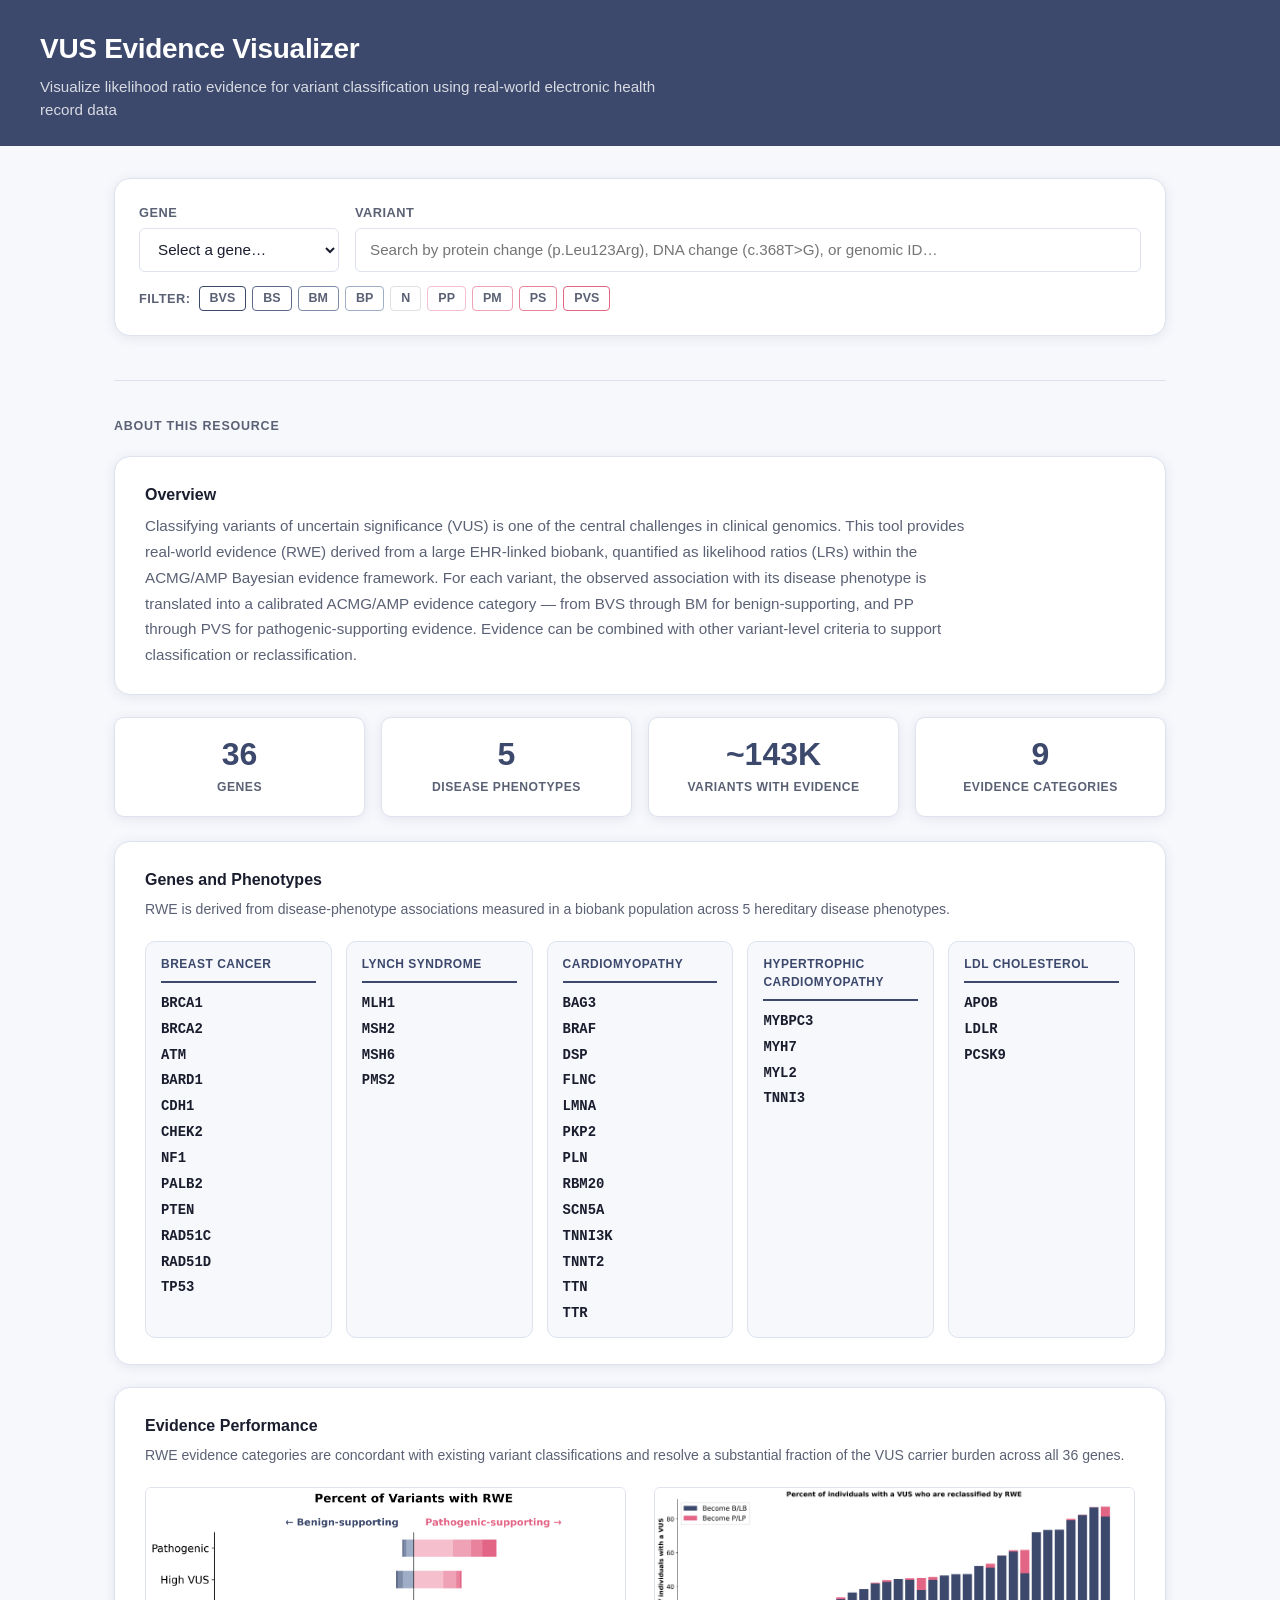
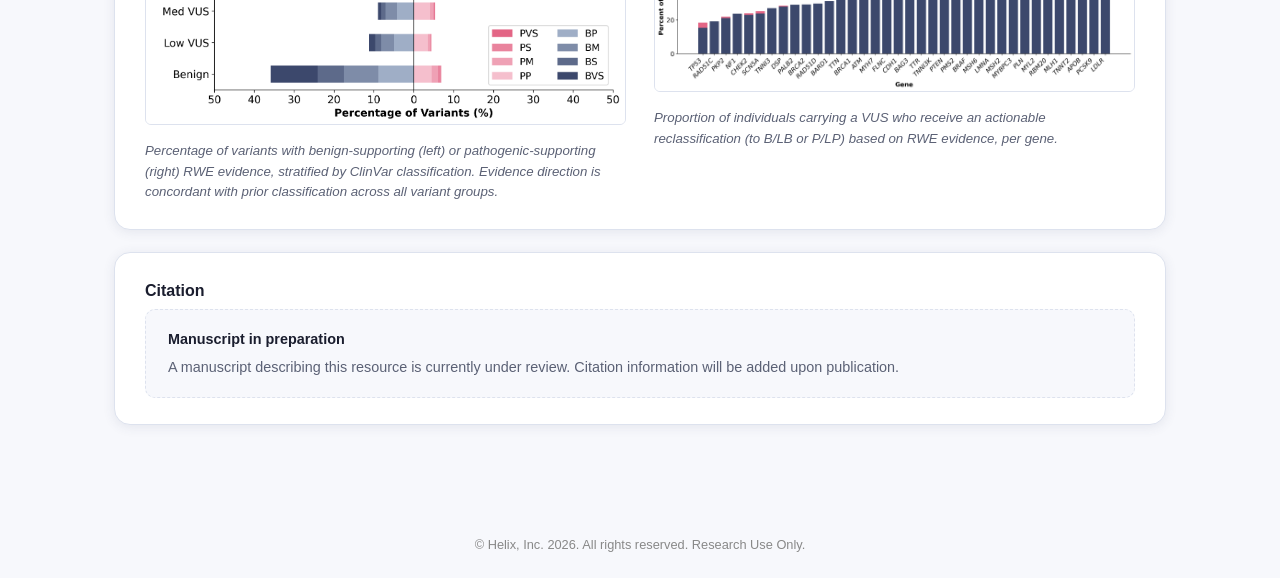
==== index.html @ 7b9f34ce "Add splash page with overview, stats, gene grid, and paper figures Adds an About section below the s" ====
<!DOCTYPE html>
<html lang="en">
<head>
  <meta charset="UTF-8">
  <meta name="viewport" content="width=device-width, initial-scale=1.0">
  <title>VUS Evidence Visualizer</title>
  <link rel="stylesheet" href="style.css">
  <script src="plotly.min.js" charset="utf-8"></script>
  <!-- Public version: RWE classification only -->
  <script>window.APP_CONFIG = { showFullData: false };</script>
  <style>
    /* ---- About section styles ---- */

    .about-divider {
      border: none;
      border-top: 1px solid var(--color-border);
      margin: 44px 0 36px;
    }
    .about-heading {
      font-size: 0.78rem;
      font-weight: 700;
      text-transform: uppercase;
      letter-spacing: 0.8px;
      color: var(--color-text-muted);
      margin-bottom: 20px;
    }

    /* ---- Stats row ---- */
    .stats-row {
      display: grid;
      grid-template-columns: repeat(4, 1fr);
      gap: 16px;
      margin-bottom: 24px;
    }
    .stat-card {
      background: var(--color-surface);
      border: 1px solid var(--color-border);
      border-radius: var(--radius-md);
      box-shadow: var(--shadow);
      padding: 20px 16px;
      text-align: center;
    }
    .stat-number {
      font-size: 2rem;
      font-weight: 800;
      color: var(--color-primary);
      line-height: 1;
      margin-bottom: 8px;
    }
    .stat-label {
      font-size: 0.76rem;
      font-weight: 600;
      text-transform: uppercase;
      letter-spacing: 0.5px;
      color: var(--color-text-muted);
    }

    /* ---- Shared card ---- */
    .about-card {
      background: var(--color-surface);
      border: 1px solid var(--color-border);
      border-radius: var(--radius-lg);
      box-shadow: var(--shadow);
      padding: 26px 30px;
      margin-bottom: 22px;
    }
    .about-card h3 {
      font-size: 1rem;
      font-weight: 700;
      color: var(--color-text);
      margin-bottom: 6px;
    }
    .about-card .card-desc {
      font-size: 0.88rem;
      color: var(--color-text-muted);
      line-height: 1.6;
      margin-bottom: 20px;
    }

    /* ---- Description ---- */
    .description-text {
      font-size: 0.95rem;
      color: var(--color-text-muted);
      line-height: 1.7;
      max-width: 820px;
    }

    /* ---- Gene / phenotype grid ---- */
    .phenotype-grid {
      display: grid;
      grid-template-columns: repeat(5, 1fr);
      gap: 14px;
    }
    .phenotype-col {
      background: var(--color-bg);
      border: 1px solid var(--color-border);
      border-radius: var(--radius-md);
      padding: 13px 15px;
    }
    .phenotype-name {
      font-size: 0.75rem;
      font-weight: 700;
      text-transform: uppercase;
      letter-spacing: 0.5px;
      color: var(--color-primary);
      padding-bottom: 8px;
      margin-bottom: 10px;
      border-bottom: 2px solid var(--color-primary);
    }
    .gene-list {
      list-style: none;
      display: flex;
      flex-direction: column;
      gap: 5px;
    }
    .gene-list li {
      font-size: 0.87rem;
      font-weight: 600;
      font-family: "SFMono-Regular", Consolas, "Liberation Mono", Menlo, monospace;
      color: var(--color-text);
    }

    /* ---- Figures ---- */
    .figures-row {
      display: grid;
      grid-template-columns: 1fr 1fr;
      gap: 28px;
      align-items: start;
    }
    .figure-wrap { text-align: center; }
    .figure-wrap img {
      max-width: 100%;
      height: auto;
      border-radius: var(--radius-sm);
      border: 1px solid var(--color-border);
    }
    .figure-caption {
      margin-top: 10px;
      font-size: 0.83rem;
      color: var(--color-text-muted);
      line-height: 1.55;
      font-style: italic;
      text-align: left;
    }

    /* ---- Citation placeholder ---- */
    .citation-box {
      background: var(--color-bg);
      border: 1.5px dashed var(--color-border);
      border-radius: var(--radius-md);
      padding: 18px 22px;
      font-size: 0.9rem;
      color: var(--color-text-muted);
      line-height: 1.6;
    }
    .citation-box strong {
      font-style: normal;
      color: var(--color-text);
      display: block;
      margin-bottom: 5px;
    }

    /* ---- Responsive ---- */
    @media (max-width: 960px) {
      .phenotype-grid { grid-template-columns: repeat(3, 1fr); }
      .figures-row { grid-template-columns: 1fr; }
    }
    @media (max-width: 680px) {
      .stats-row { grid-template-columns: repeat(2, 1fr); }
      .phenotype-grid { grid-template-columns: repeat(2, 1fr); }
    }
  </style>
</head>
<body>

<header>
  <h1>VUS Evidence Visualizer</h1>
  <p>Visualize likelihood ratio evidence for variant classification using real-world electronic health record data</p>
</header>

<main>

  <!-- Search -->
  <section class="search-section">
    <div class="search-row">
      <div class="gene-select-wrapper">
        <label for="gene-select">Gene</label>
        <select id="gene-select">
          <option value="">Select a gene…</option>
        </select>
      </div>
      <div class="variant-search-wrapper">
        <label for="variant-search">Variant</label>
        <input
          type="text"
          id="variant-search"
          placeholder="Search by protein change (p.Leu123Arg), DNA change (c.368T>G), or genomic ID…"
          autocomplete="off"
          spellcheck="false"
        >
      </div>
    </div>
    <div id="search-results" class="search-results hidden"></div>
  </section>

  <!-- Variant detail + plot (hidden until variant selected) -->
  <section id="variant-section" class="variant-section hidden">

    <div class="variant-info-card">
      <div class="variant-header">
        <div class="variant-title">
          <span id="disp-gene" class="gene-badge"></span>
          <span id="disp-hgvsp" class="hgvsp"></span>
        </div>
        <div class="variant-meta">
          <span id="disp-hgvsc"></span>
          <span id="disp-genomic" class="genomic-id"></span>
          <span id="disp-consequence"></span>
        </div>
      </div>
      <div class="variant-classifications">
        <div class="class-item">
          <span class="class-label">RWE Classification</span>
          <span id="disp-rwe" class="class-badge"></span>
        </div>
        <!-- Full-data fields: hidden on public page, visible on internal page -->
        <div class="class-item full-data-only" style="display:none">
          <span class="class-label">New Category</span>
          <span id="disp-nc" class="class-badge"></span>
        </div>
        <div class="class-item full-data-only" style="display:none">
          <span class="class-label">ClinVar</span>
          <span id="disp-cv" class="class-value"></span>
        </div>
        <div class="class-item">
          <span class="class-label">Likelihood Ratio</span>
          <span id="disp-lr" class="class-value"></span>
        </div>
      </div>
    </div>

    <!-- Quantitative gene notice -->
    <div id="quant-notice" class="quant-notice hidden">
      <p><strong>Quantitative trait gene</strong> — This gene uses a continuous phenotype (LDL Cholesterol).
      The LR framework visualization for quantitative traits is coming soon.</p>
    </div>

    <!-- Plot -->
    <div id="plot-container"></div>

    <!-- Downgrade note (shown for sample-size-limited variants) -->
    <div id="downgrade-note" class="downgrade-note hidden"></div>

  </section>

  <!-- ============================================================
       About this resource
       ============================================================ -->

  <hr class="about-divider">
  <p class="about-heading">About this resource</p>

  <!-- Description -->
  <div class="about-card">
    <h3>Overview</h3>
    <p class="description-text">
      Classifying variants of uncertain significance (VUS) is one of the central challenges in clinical genomics.
      This tool provides real-world evidence (RWE) derived from a large EHR-linked biobank, quantified as
      likelihood ratios (LRs) within the ACMG/AMP Bayesian evidence framework. For each variant, the observed
      association with its disease phenotype is translated into a calibrated ACMG/AMP evidence category —
      from BVS through BM for benign-supporting, and PP through PVS for pathogenic-supporting evidence.
      Evidence can be combined with other variant-level criteria to support classification or reclassification.
    </p>
  </div>

  <!-- Stats -->
  <div class="stats-row">
    <div class="stat-card">
      <div class="stat-number">36</div>
      <div class="stat-label">Genes</div>
    </div>
    <div class="stat-card">
      <div class="stat-number">5</div>
      <div class="stat-label">Disease Phenotypes</div>
    </div>
    <div class="stat-card">
      <div class="stat-number">~143K</div>
      <div class="stat-label">Variants with Evidence</div>
    </div>
    <div class="stat-card">
      <div class="stat-number">9</div>
      <div class="stat-label">Evidence Categories</div>
    </div>
  </div>

  <!-- Genes & Phenotypes -->
  <div class="about-card">
    <h3>Genes and Phenotypes</h3>
    <p class="card-desc">
      RWE is derived from disease-phenotype associations measured in a biobank population across 5 hereditary disease phenotypes.
    </p>
    <div class="phenotype-grid">

      <div class="phenotype-col">
        <div class="phenotype-name">Breast Cancer</div>
        <ul class="gene-list">
          <li>BRCA1</li>
          <li>BRCA2</li>
          <li>ATM</li>
          <li>BARD1</li>
          <li>CDH1</li>
          <li>CHEK2</li>
          <li>NF1</li>
          <li>PALB2</li>
          <li>PTEN</li>
          <li>RAD51C</li>
          <li>RAD51D</li>
          <li>TP53</li>
        </ul>
      </div>

      <div class="phenotype-col">
        <div class="phenotype-name">Lynch Syndrome</div>
        <ul class="gene-list">
          <li>MLH1</li>
          <li>MSH2</li>
          <li>MSH6</li>
          <li>PMS2</li>
        </ul>
      </div>

      <div class="phenotype-col">
        <div class="phenotype-name">Cardiomyopathy</div>
        <ul class="gene-list">
          <li>BAG3</li>
          <li>BRAF</li>
          <li>DSP</li>
          <li>FLNC</li>
          <li>LMNA</li>
          <li>PKP2</li>
          <li>PLN</li>
          <li>RBM20</li>
          <li>SCN5A</li>
          <li>TNNI3K</li>
          <li>TNNT2</li>
          <li>TTN</li>
          <li>TTR</li>
        </ul>
      </div>

      <div class="phenotype-col">
        <div class="phenotype-name">Hypertrophic Cardiomyopathy</div>
        <ul class="gene-list">
          <li>MYBPC3</li>
          <li>MYH7</li>
          <li>MYL2</li>
          <li>TNNI3</li>
        </ul>
      </div>

      <div class="phenotype-col">
        <div class="phenotype-name">LDL Cholesterol</div>
        <ul class="gene-list">
          <li>APOB</li>
          <li>LDLR</li>
          <li>PCSK9</li>
        </ul>
      </div>

    </div>
  </div>

  <!-- Performance figures -->
  <div class="about-card">
    <h3>Evidence Performance</h3>
    <p class="card-desc">
      RWE evidence categories are concordant with existing variant classifications and resolve a substantial fraction
      of the VUS carrier burden across all 36 genes.
    </p>
    <div class="figures-row">

      <div class="figure-wrap">
        <img
          src="evidence_strength_diverging_final_quantandbinary.png"
          alt="Diverging bar chart showing percent of variants with benign- or pathogenic-supporting RWE, stratified by ClinVar classification"
        >
        <p class="figure-caption">
          Percentage of variants with benign-supporting (left) or pathogenic-supporting (right) RWE evidence,
          stratified by ClinVar classification. Evidence direction is concordant with prior classification across
          all variant groups.
        </p>
      </div>

      <div class="figure-wrap">
        <img
          src="gene_reclassification_stacked_bar%20(9).png"
          alt="Stacked bar chart showing the percent of VUS carriers reclassified per gene"
        >
        <p class="figure-caption">
          Proportion of individuals carrying a VUS who receive an actionable reclassification
          (to B/LB or P/LP) based on RWE evidence, per gene.
        </p>
      </div>

    </div>
  </div>

  <!-- Citation placeholder -->
  <div class="about-card">
    <h3>Citation</h3>
    <div class="citation-box">
      <strong>Manuscript in preparation</strong>
      A manuscript describing this resource is currently under review.
      Citation information will be added upon publication.
    </div>
  </div>

</main>

<footer style="text-align:center;padding:24px;font-size:0.8rem;color:#888">
  &copy; Helix, Inc. 2026. All rights reserved. Research Use Only.
</footer>

<script src="app.js"></script>
</body>
</html>
---- style.css ----
/* ============================================================
   VUS Evidence Visualizer — Stylesheet
   ============================================================ */

:root {
  --color-bg:        #f7f8fc;
  --color-surface:   #ffffff;
  --color-border:    #dde2ee;
  --color-text:      #1a1d2e;
  --color-text-muted:#5b6175;
  --color-primary:   #3c486c;
  --color-accent:    #e36585;

  /* Evidence category palette */
  --c-bvs: #3c486c;
  --c-bs:  #5d6a8a;
  --c-bm:  #7e8ca8;
  --c-bp:  #9faec6;
  --c-neu: #e0e0e0;
  --c-pp:  #f5bfcd;
  --c-pm:  #efa1b5;
  --c-ps:  #e9839d;
  --c-pvs: #e36585;

  --radius-sm: 6px;
  --radius-md: 10px;
  --radius-lg: 16px;
  --shadow:    0 2px 12px rgba(60,72,108,0.10);
}

*, *::before, *::after { box-sizing: border-box; margin: 0; padding: 0; }

body {
  font-family: -apple-system, BlinkMacSystemFont, "Segoe UI", Roboto, "Helvetica Neue", Arial, sans-serif;
  background: var(--color-bg);
  color: var(--color-text);
  font-size: 15px;
  line-height: 1.5;
}

/* ---- Header ---- */
header {
  background: var(--color-primary);
  color: #fff;
  padding: 28px 40px 24px;
}
header h1 {
  font-size: 1.75rem;
  font-weight: 700;
  letter-spacing: -0.3px;
}
header p {
  margin-top: 6px;
  font-size: 0.95rem;
  opacity: 0.8;
  max-width: 640px;
}

/* ---- Main layout ---- */
main {
  max-width: 1100px;
  margin: 0 auto;
  padding: 32px 24px 64px;
}

/* ---- Search section ---- */
.search-section {
  background: var(--color-surface);
  border: 1px solid var(--color-border);
  border-radius: var(--radius-lg);
  box-shadow: var(--shadow);
  padding: 24px;
  margin-bottom: 28px;
}

.search-row {
  display: flex;
  gap: 16px;
  align-items: flex-end;
}

.gene-select-wrapper,
.variant-search-wrapper {
  display: flex;
  flex-direction: column;
  gap: 6px;
}

.gene-select-wrapper { flex: 0 0 200px; }
.variant-search-wrapper { flex: 1; }

label {
  font-size: 0.8rem;
  font-weight: 600;
  text-transform: uppercase;
  letter-spacing: 0.5px;
  color: var(--color-text-muted);
}

select, input[type="text"] {
  height: 44px;
  padding: 0 14px;
  border: 1.5px solid var(--color-border);
  border-radius: var(--radius-sm);
  font-size: 0.95rem;
  color: var(--color-text);
  background: var(--color-surface);
  width: 100%;
  outline: none;
  transition: border-color 0.15s;
}
select:focus, input[type="text"]:focus {
  border-color: var(--color-primary);
}

.search-results {
  margin-top: 8px;
  border: 1.5px solid var(--color-border);
  border-radius: var(--radius-sm);
  max-height: 280px;
  overflow-y: auto;
  background: var(--color-surface);
  box-shadow: 0 4px 16px rgba(0,0,0,0.08);
}
.search-results.hidden { display: none; }

.result-item {
  padding: 10px 16px;
  cursor: pointer;
  display: flex;
  align-items: center;
  gap: 12px;
  border-bottom: 1px solid var(--color-border);
  transition: background 0.1s;
}
.result-item:last-child { border-bottom: none; }
.result-item:hover { background: #f0f3fa; }

.result-gene { font-weight: 700; color: var(--color-primary); min-width: 60px; }
.result-hgvsp { font-size: 0.92rem; color: var(--color-text); flex: 1; }
.result-hgvsc { font-size: 0.85rem; color: var(--color-text-muted); flex: 1; }
.result-badge {
  font-size: 0.75rem;
  font-weight: 700;
  padding: 2px 8px;
  border-radius: 4px;
  color: #fff;
  min-width: 36px;
  text-align: center;
}

.result-more {
  padding: 10px 16px;
  font-size: 0.85rem;
  color: var(--color-text-muted);
  text-align: center;
  font-style: italic;
}

/* ---- Loading spinner ---- */
.loading-msg {
  padding: 12px 16px;
  font-size: 0.9rem;
  color: var(--color-text-muted);
  text-align: center;
}

/* ---- Variant info card ---- */
.variant-section { margin-top: 0; }
.variant-section.hidden { display: none; }

.variant-info-card {
  background: var(--color-surface);
  border: 1px solid var(--color-border);
  border-radius: var(--radius-lg);
  box-shadow: var(--shadow);
  padding: 22px 28px;
  margin-bottom: 20px;
}

.variant-header {
  margin-bottom: 16px;
  border-bottom: 1px solid var(--color-border);
  padding-bottom: 14px;
}
.variant-title {
  display: flex;
  align-items: center;
  gap: 12px;
  flex-wrap: wrap;
  margin-bottom: 6px;
}
.gene-badge {
  background: var(--color-primary);
  color: #fff;
  font-weight: 700;
  padding: 3px 12px;
  border-radius: 6px;
  font-size: 0.95rem;
}
.hgvsp {
  font-size: 1.15rem;
  font-weight: 600;
  font-family: "SFMono-Regular", Consolas, "Liberation Mono", Menlo, monospace;
}
.variant-meta {
  font-size: 0.88rem;
  color: var(--color-text-muted);
  font-family: "SFMono-Regular", Consolas, monospace;
  display: flex;
  gap: 16px;
  flex-wrap: wrap;
}
.genomic-id {
  color: var(--color-text-muted);
  opacity: 0.75;
}

.variant-classifications {
  display: flex;
  gap: 24px;
  flex-wrap: wrap;
  align-items: center;
}
.class-item {
  display: flex;
  flex-direction: column;
  gap: 4px;
}
.class-label {
  font-size: 0.75rem;
  font-weight: 600;
  text-transform: uppercase;
  letter-spacing: 0.5px;
  color: var(--color-text-muted);
}
.class-badge {
  font-size: 0.9rem;
  font-weight: 700;
  padding: 3px 12px;
  border-radius: 6px;
  color: #fff;
  display: inline-block;
  min-width: 40px;
  text-align: center;
}
.class-value {
  font-size: 0.95rem;
  font-weight: 600;
  color: var(--color-text);
}

/* ---- Evidence badge colors ---- */
.badge-BVS { background: var(--c-bvs); }
.badge-BS  { background: var(--c-bs); }
.badge-BM  { background: var(--c-bm); }
.badge-BP  { background: var(--c-bp); color: var(--color-text) !important; }
.badge-neutral { background: var(--c-neu); color: var(--color-text) !important; }
.badge-V   { background: var(--c-neu); color: var(--color-text) !important; }
.badge-PP  { background: var(--c-pp); color: var(--color-text) !important; }
.badge-PM  { background: var(--c-pm); color: var(--color-text) !important; }
.badge-PS  { background: var(--c-ps); }
.badge-PVS { background: var(--c-pvs); }
.badge-B   { background: var(--c-bm); }
.badge-P   { background: var(--c-ps); }

/* ---- Plot container ---- */
#plot-container {
  background: var(--color-surface);
  border: 1px solid var(--color-border);
  border-radius: var(--radius-lg);
  box-shadow: var(--shadow);
  padding: 0;
  min-height: 540px;
}

/* ---- Evidence legend ---- */
.evidence-legend {
  padding: 14px 24px 16px;
  border-top: 1px solid var(--color-border);
  margin-top: 4px;
}
.evidence-legend h4 {
  font-size: 0.78rem;
  font-weight: 600;
  text-transform: uppercase;
  letter-spacing: 0.5px;
  color: var(--color-text-muted);
  margin-bottom: 10px;
}
.legend-items {
  display: flex;
  gap: 6px;
  flex-wrap: wrap;
  align-items: center;
}
.legend-item {
  display: flex;
  align-items: center;
  gap: 5px;
  font-size: 0.82rem;
  font-weight: 600;
}
.legend-swatch {
  width: 18px;
  height: 18px;
  border-radius: 3px;
  flex-shrink: 0;
  border: 1px solid rgba(0,0,0,0.08);
}
.legend-sep {
  color: var(--color-border);
  font-size: 1.1rem;
  margin: 0 2px;
}

/* ---- Quantitative notice ---- */
.quant-notice {
  background: #fff8e1;
  border: 1px solid #ffe082;
  border-radius: var(--radius-md);
  padding: 18px 22px;
  font-size: 0.93rem;
  color: #5a4500;
  margin-top: 20px;
}
.quant-notice.hidden { display: none; }

/* ---- Downgrade note ---- */
.downgrade-note {
  margin-top: 10px;
  font-size: 0.82rem;
  color: var(--color-text-muted);
  font-style: italic;
  padding: 0 24px 12px;
}
.downgrade-note.hidden { display: none; }

/* ---- Category filter ---- */
.filter-row {
  margin-top: 14px;
  display: flex;
  align-items: center;
  gap: 6px;
  flex-wrap: wrap;
}
.filter-label {
  font-size: 0.8rem;
  font-weight: 600;
  text-transform: uppercase;
  letter-spacing: 0.5px;
  color: var(--color-text-muted);
  margin-right: 2px;
}
.filter-btn {
  font-size: 0.78rem;
  font-weight: 700;
  padding: 3px 10px;
  border-radius: 4px;
  border: 1.5px solid var(--btn-color, #ccc);
  background: transparent;
  color: var(--color-text-muted);
  cursor: pointer;
  transition: background 0.12s, color 0.12s;
  line-height: 1.4;
}
.filter-btn:hover,
.filter-btn.active {
  background: var(--btn-color, #ccc);
  color: #fff;
}
/* Light-background categories need dark text when active */
.filter-btn[data-cat="BP"].active,
.filter-btn[data-cat="neutral"].active,
.filter-btn[data-cat="PP"].active,
.filter-btn[data-cat="PM"].active,
.filter-btn[data-cat="BP"]:hover,
.filter-btn[data-cat="neutral"]:hover,
.filter-btn[data-cat="PP"]:hover,
.filter-btn[data-cat="PM"]:hover { color: var(--color-text); }

/* ---- Responsive ---- */
@media (max-width: 680px) {
  header { padding: 20px 18px 18px; }
  main { padding: 18px 12px 40px; }
  .search-row { flex-direction: column; }
  .gene-select-wrapper { flex: unset; width: 100%; }
  .variant-classifications { gap: 16px; }
}
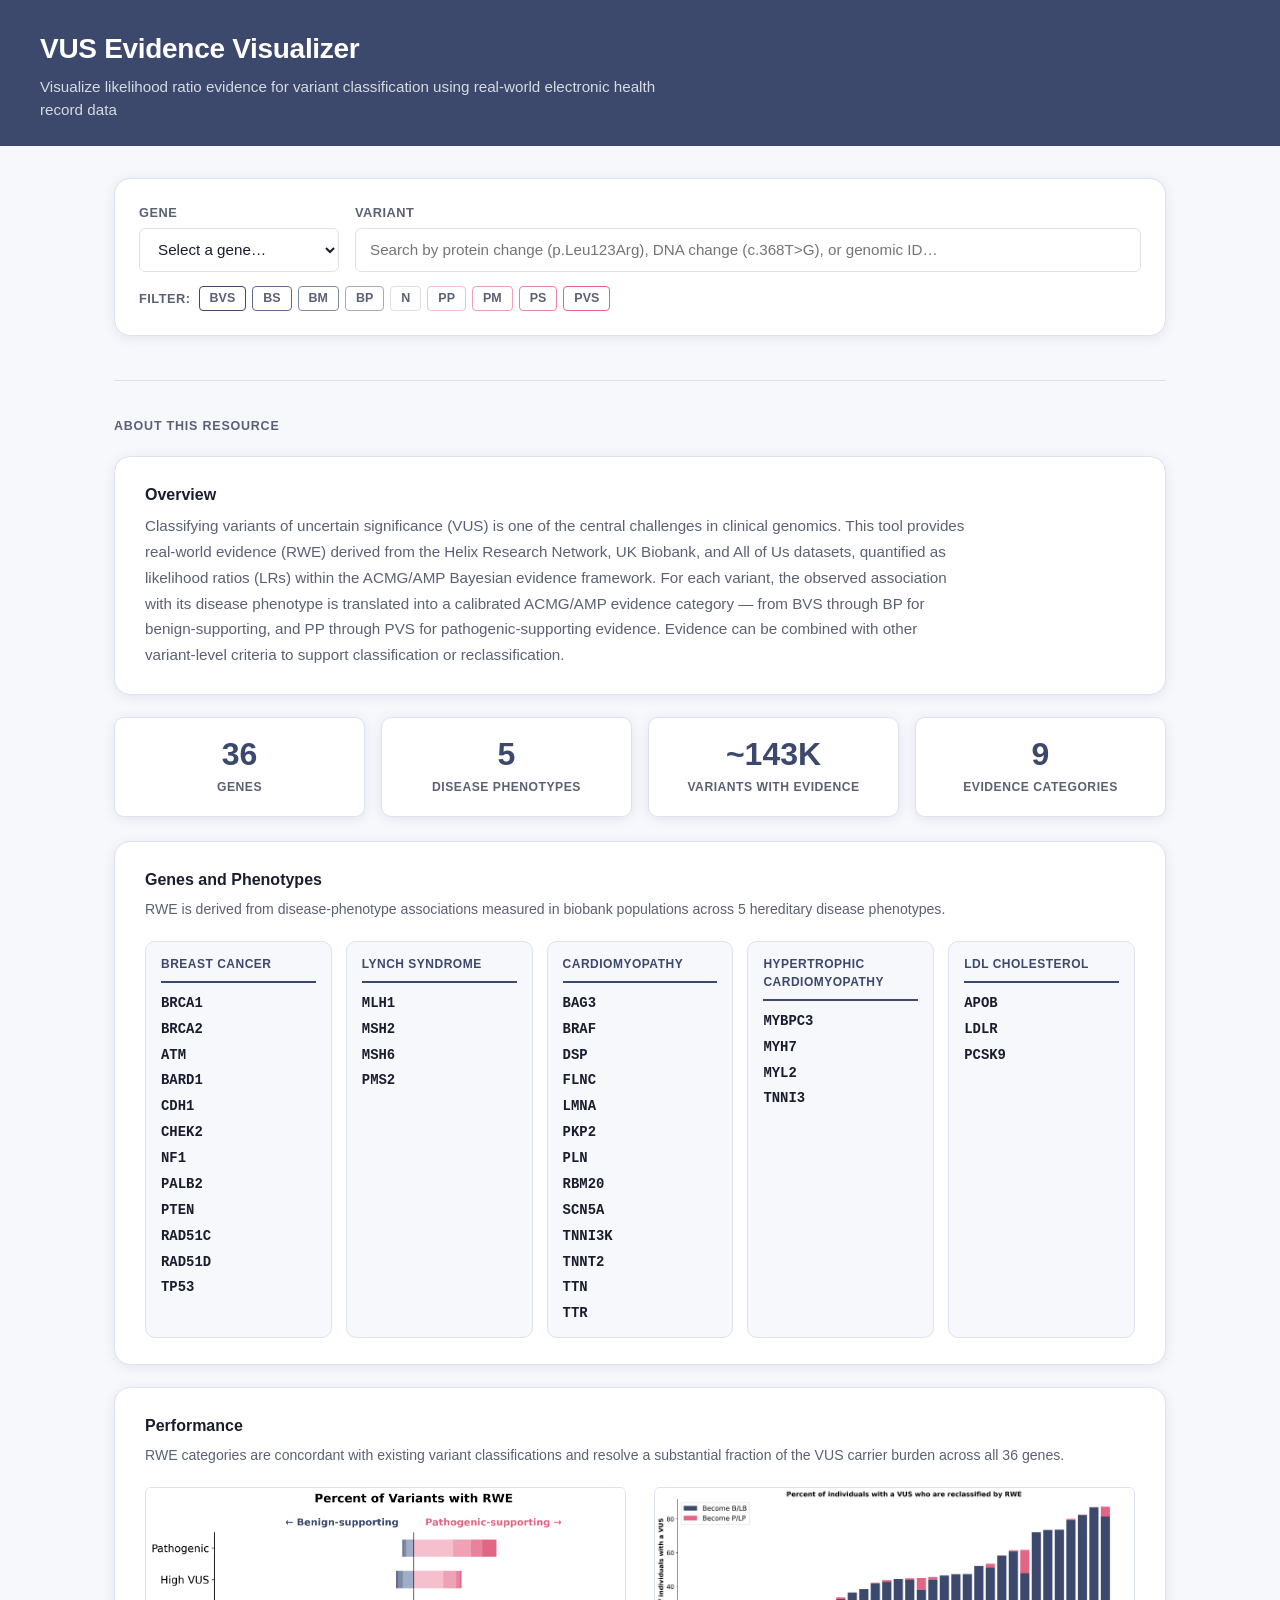
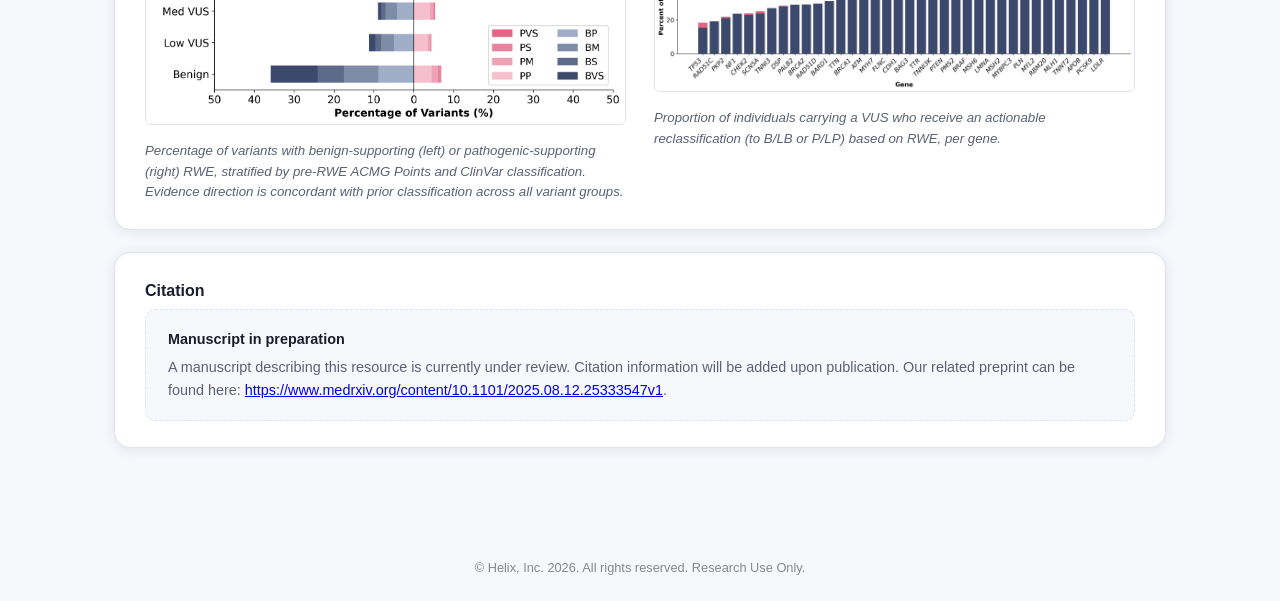
==== commit 77367f98: "Update splash page copy and add preprint link - Credit Helix Research Network, UK Biobank, and All o" ====
--- a/index.html
+++ b/index.html
@@ -265,10 +265,10 @@
     <h3>Overview</h3>
     <p class="description-text">
       Classifying variants of uncertain significance (VUS) is one of the central challenges in clinical genomics.
-      This tool provides real-world evidence (RWE) derived from a large EHR-linked biobank, quantified as
+      This tool provides real-world evidence (RWE) derived from the Helix Research Network, UK Biobank, and All of Us datasets, quantified as
       likelihood ratios (LRs) within the ACMG/AMP Bayesian evidence framework. For each variant, the observed
       association with its disease phenotype is translated into a calibrated ACMG/AMP evidence category —
-      from BVS through BM for benign-supporting, and PP through PVS for pathogenic-supporting evidence.
+      from BVS through BP for benign-supporting, and PP through PVS for pathogenic-supporting evidence.
       Evidence can be combined with other variant-level criteria to support classification or reclassification.
     </p>
   </div>
@@ -297,7 +297,7 @@
   <div class="about-card">
     <h3>Genes and Phenotypes</h3>
     <p class="card-desc">
-      RWE is derived from disease-phenotype associations measured in a biobank population across 5 hereditary disease phenotypes.
+      RWE is derived from disease-phenotype associations measured in biobank populations across 5 hereditary disease phenotypes.
     </p>
     <div class="phenotype-grid">
 
@@ -372,9 +372,9 @@
 
   <!-- Performance figures -->
   <div class="about-card">
-    <h3>Evidence Performance</h3>
+    <h3>Performance</h3>
     <p class="card-desc">
-      RWE evidence categories are concordant with existing variant classifications and resolve a substantial fraction
+      RWE categories are concordant with existing variant classifications and resolve a substantial fraction
       of the VUS carrier burden across all 36 genes.
     </p>
     <div class="figures-row">
@@ -382,11 +382,11 @@
       <div class="figure-wrap">
         <img
           src="evidence_strength_diverging_final_quantandbinary.png"
-          alt="Diverging bar chart showing percent of variants with benign- or pathogenic-supporting RWE, stratified by ClinVar classification"
+          alt="Diverging bar chart showing percent of variants with benign- or pathogenic-supporting RWE, stratified by pre-RWE ACMG Points and ClinVar classification"
         >
         <p class="figure-caption">
-          Percentage of variants with benign-supporting (left) or pathogenic-supporting (right) RWE evidence,
-          stratified by ClinVar classification. Evidence direction is concordant with prior classification across
+          Percentage of variants with benign-supporting (left) or pathogenic-supporting (right) RWE,
+          stratified by pre-RWE ACMG Points and ClinVar classification. Evidence direction is concordant with prior classification across
           all variant groups.
         </p>
       </div>
@@ -398,7 +398,7 @@
         >
         <p class="figure-caption">
           Proportion of individuals carrying a VUS who receive an actionable reclassification
-          (to B/LB or P/LP) based on RWE evidence, per gene.
+          (to B/LB or P/LP) based on RWE, per gene.
         </p>
       </div>
 
@@ -411,7 +411,7 @@
     <div class="citation-box">
       <strong>Manuscript in preparation</strong>
       A manuscript describing this resource is currently under review.
-      Citation information will be added upon publication.
+      Citation information will be added upon publication. Our related preprint can be found here: <a href="https://www.medrxiv.org/content/10.1101/2025.08.12.25333547v1" target="_blank" rel="noopener">https://www.medrxiv.org/content/10.1101/2025.08.12.25333547v1</a>.
     </div>
   </div>
 
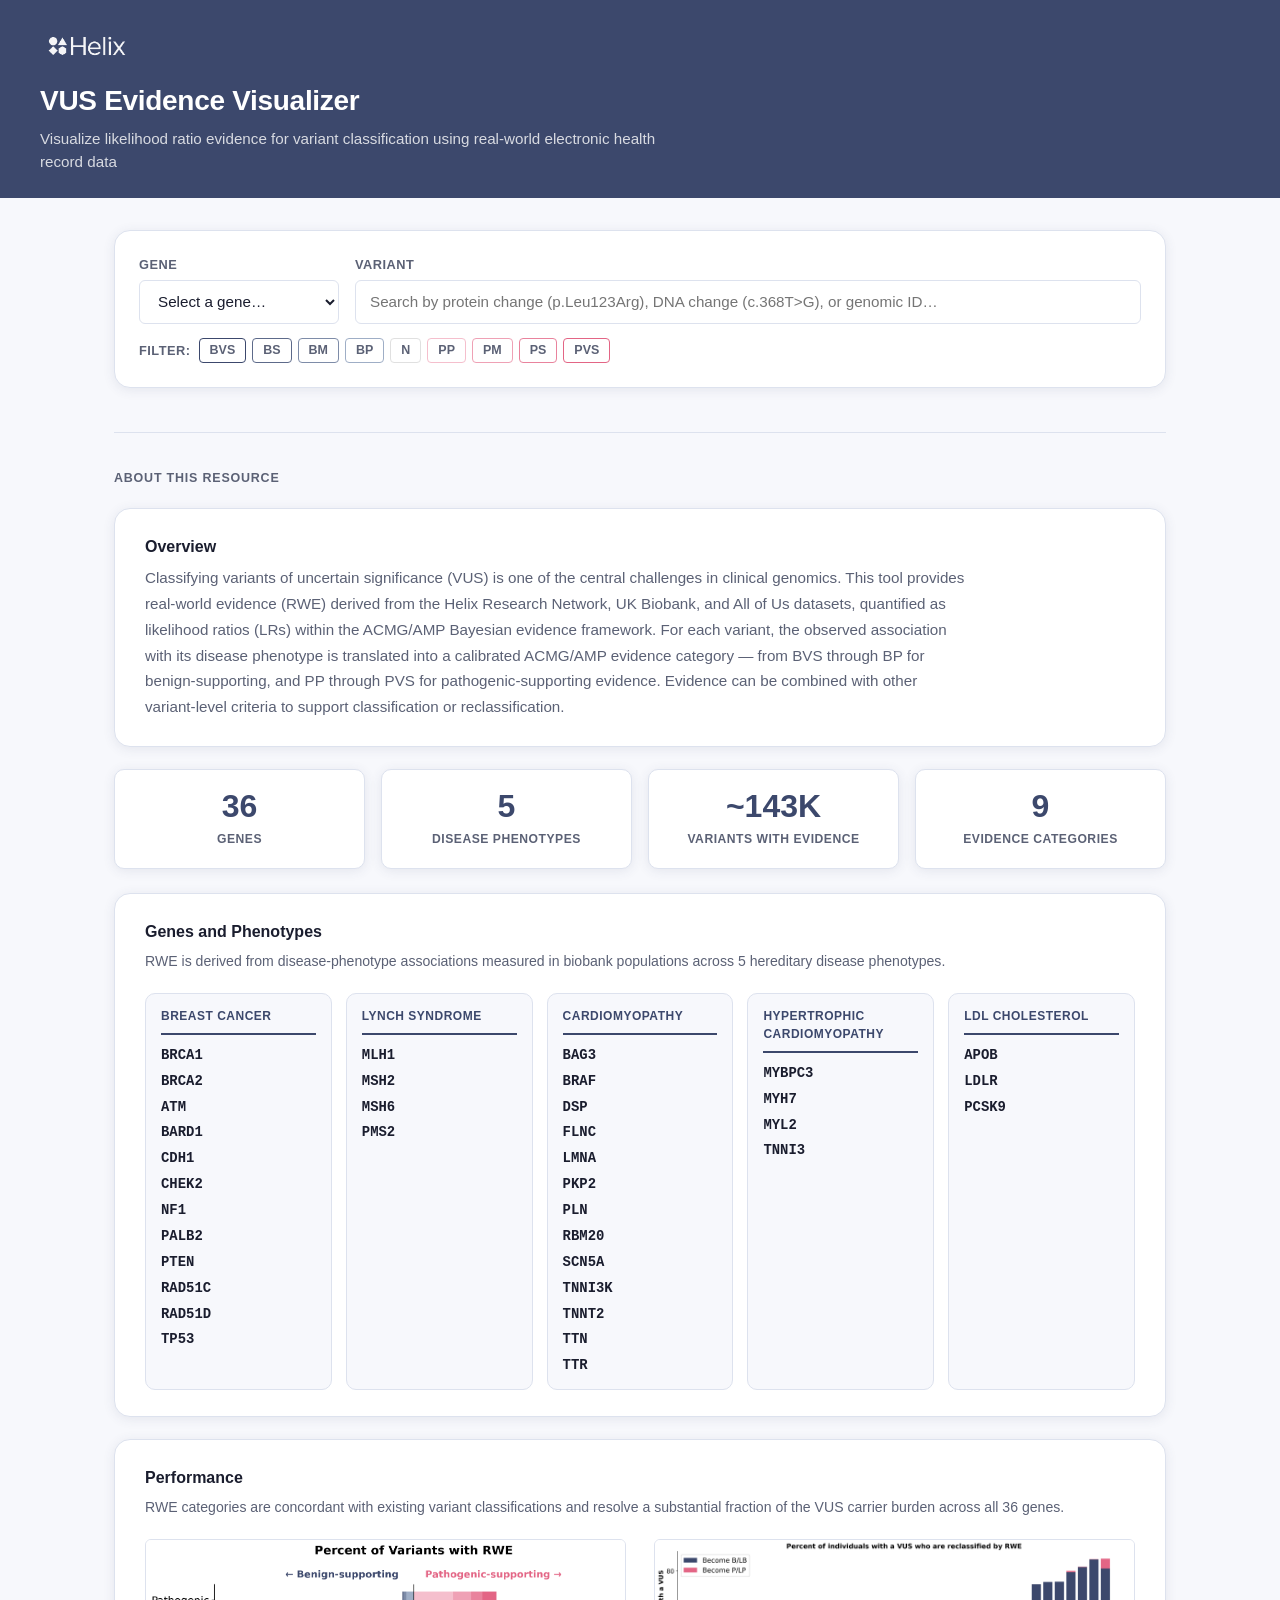
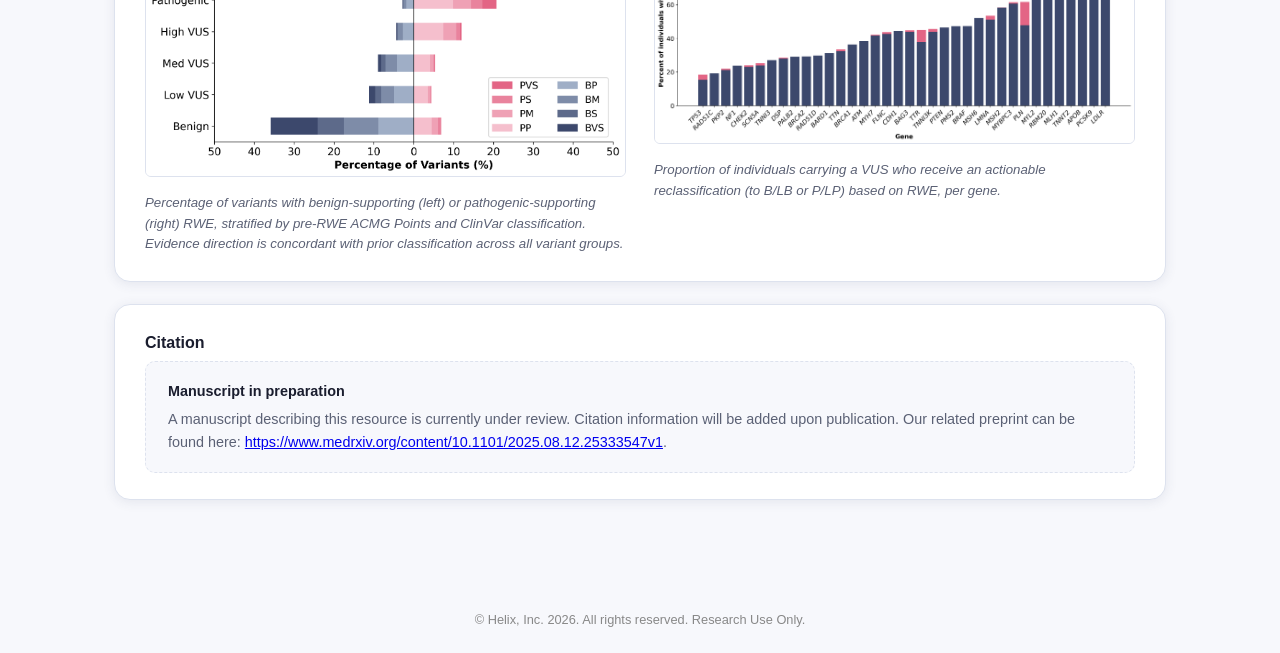
==== commit 963cc8eb: "Add Helix logo to header Co-Authored-By: Claude Sonnet 4.6 <noreply@anthropic.com>" ====
--- a/index.html
+++ b/index.html
@@ -174,6 +174,7 @@
 <body>
 
 <header>
+  <img src="helix_logo_white.png" alt="Helix" style="height:36px;display:block;margin-bottom:16px;opacity:0.95">
   <h1>VUS Evidence Visualizer</h1>
   <p>Visualize likelihood ratio evidence for variant classification using real-world electronic health record data</p>
 </header>
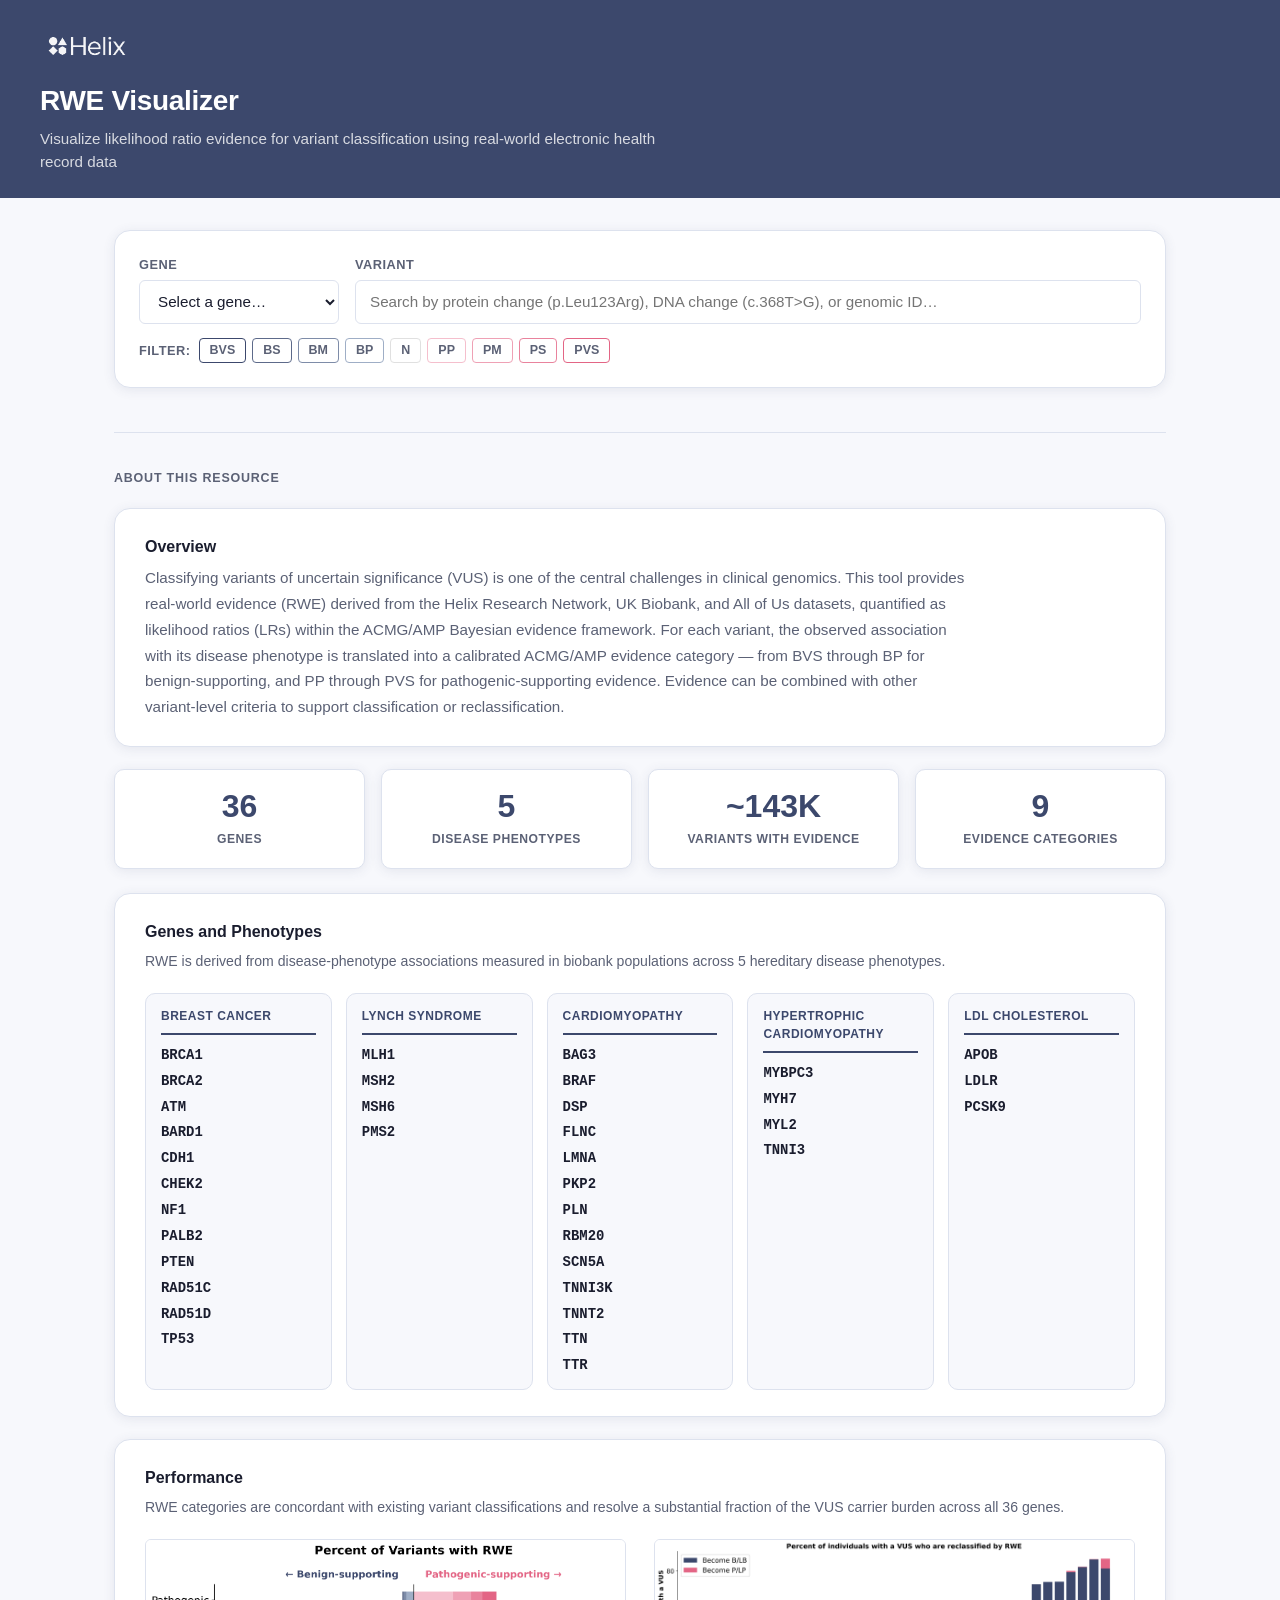
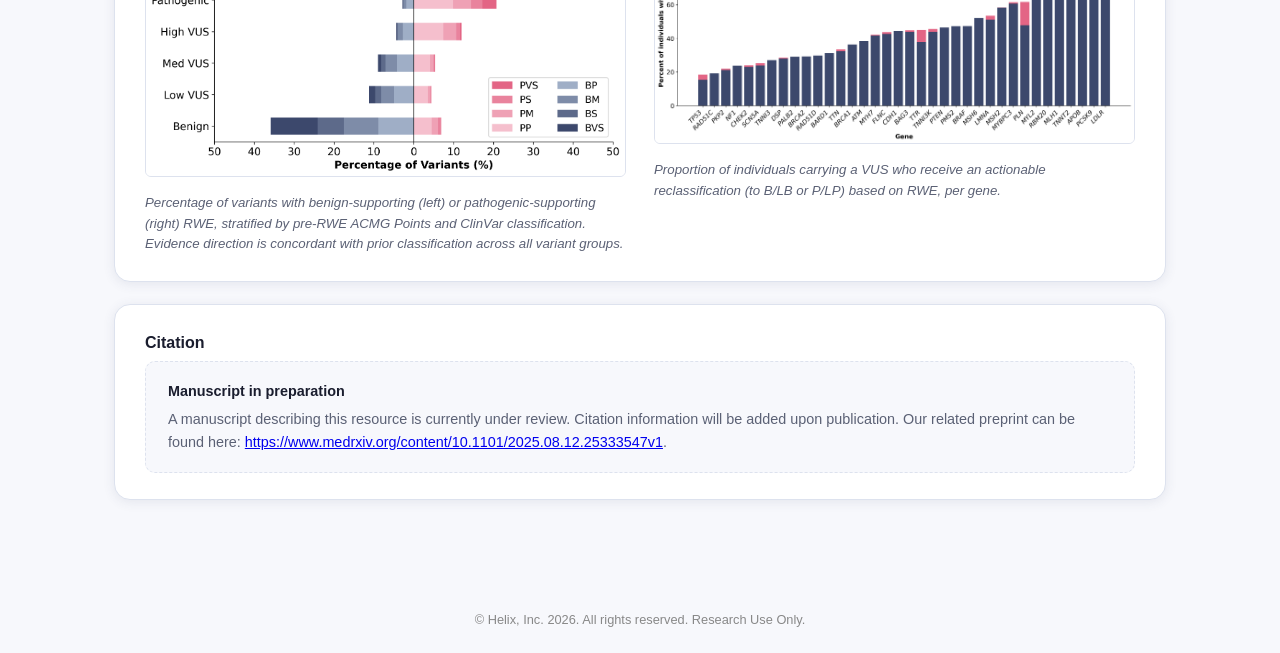
==== commit 107cd360: "Rename tool to RWE Visualizer Co-Authored-By: Claude Sonnet 4.6 <noreply@anthropic.com>" ====
--- a/index.html
+++ b/index.html
@@ -3,7 +3,7 @@
 <head>
   <meta charset="UTF-8">
   <meta name="viewport" content="width=device-width, initial-scale=1.0">
-  <title>VUS Evidence Visualizer</title>
+  <title>RWE Visualizer</title>
   <link rel="stylesheet" href="style.css">
   <script src="plotly.min.js" charset="utf-8"></script>
   <!-- Public version: RWE classification only -->
@@ -175,7 +175,7 @@
 
 <header>
   <img src="helix_logo_white.png" alt="Helix" style="height:36px;display:block;margin-bottom:16px;opacity:0.95">
-  <h1>VUS Evidence Visualizer</h1>
+  <h1>RWE Visualizer</h1>
   <p>Visualize likelihood ratio evidence for variant classification using real-world electronic health record data</p>
 </header>
 
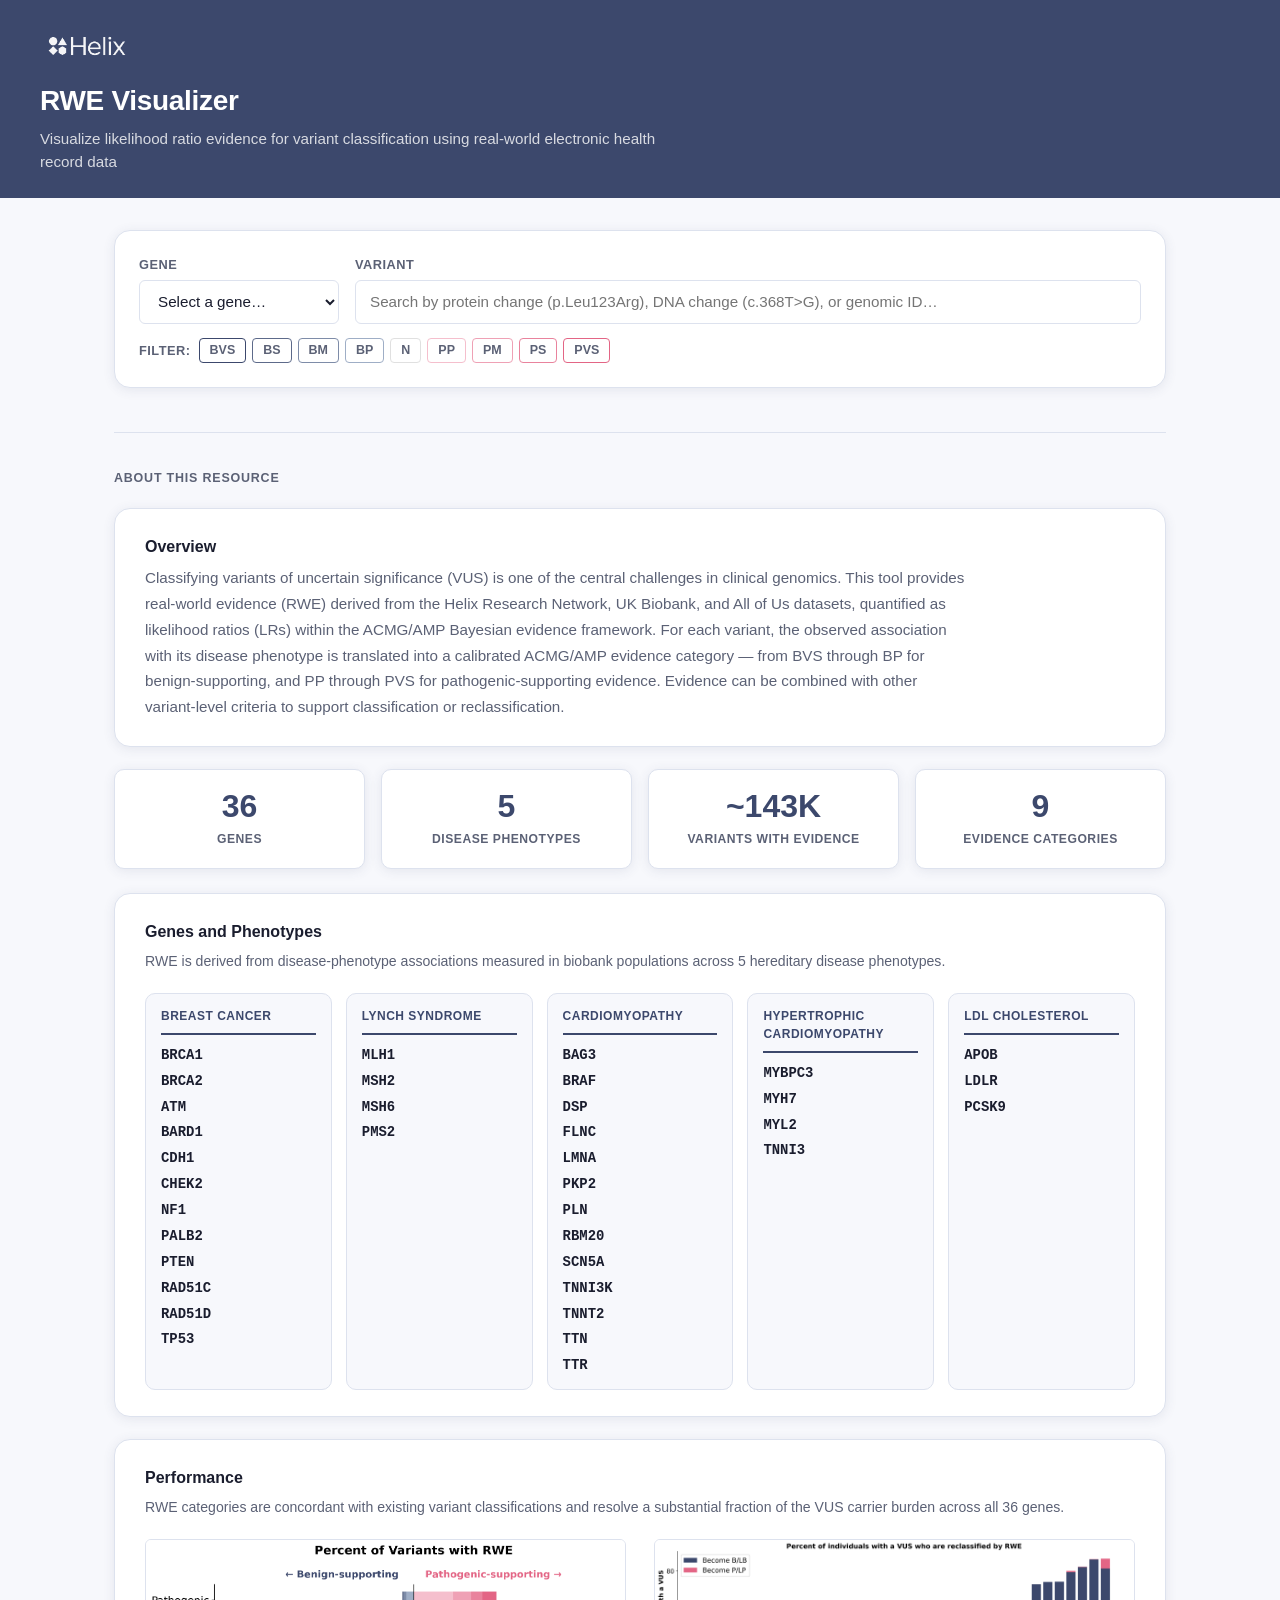
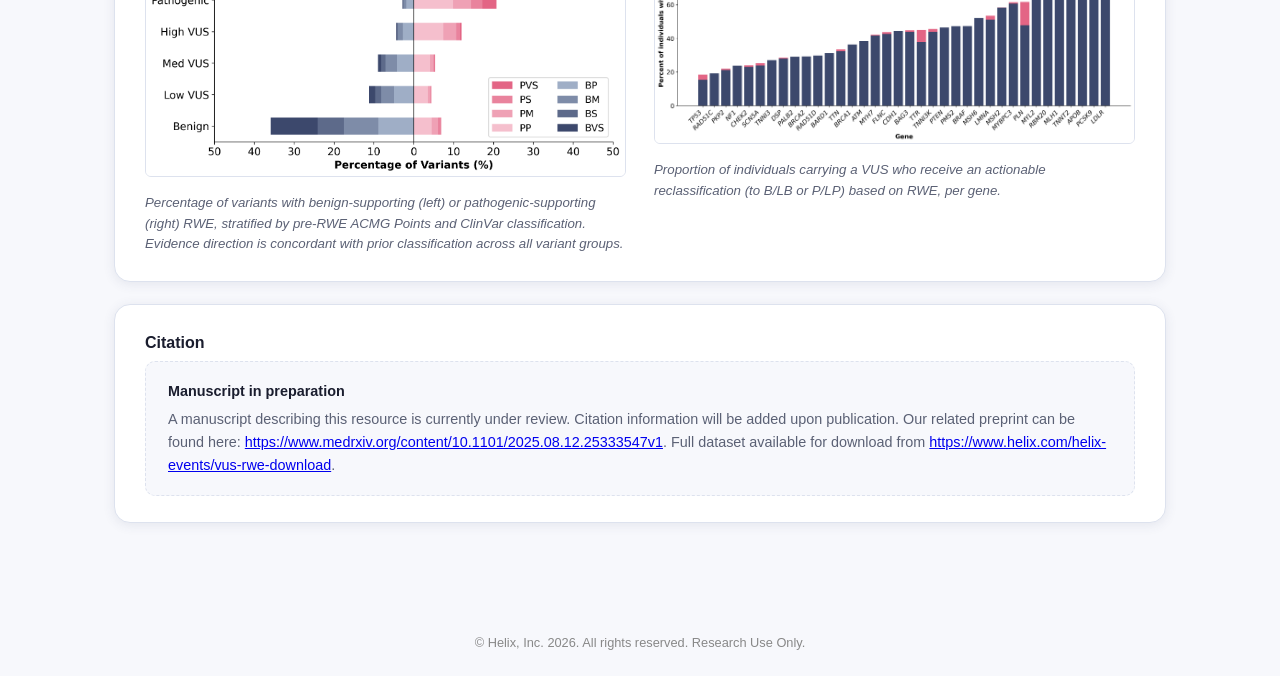
==== commit 25ac2d43: "Add NM_ transcript to variant info and dataset download link to citation Co-Authored-By: Claude Sonn" ====
--- a/index.html
+++ b/index.html
@@ -217,6 +217,7 @@
           <span id="disp-hgvsc"></span>
           <span id="disp-genomic" class="genomic-id"></span>
           <span id="disp-consequence"></span>
+          <span id="disp-transcript" class="transcript-id"></span>
         </div>
       </div>
       <div class="variant-classifications">
@@ -413,6 +414,7 @@
       <strong>Manuscript in preparation</strong>
       A manuscript describing this resource is currently under review.
       Citation information will be added upon publication. Our related preprint can be found here: <a href="https://www.medrxiv.org/content/10.1101/2025.08.12.25333547v1" target="_blank" rel="noopener">https://www.medrxiv.org/content/10.1101/2025.08.12.25333547v1</a>.
+      Full dataset available for download from <a href="https://www.helix.com/helix-events/vus-rwe-download" target="_blank" rel="noopener">https://www.helix.com/helix-events/vus-rwe-download</a>.
     </div>
   </div>
 
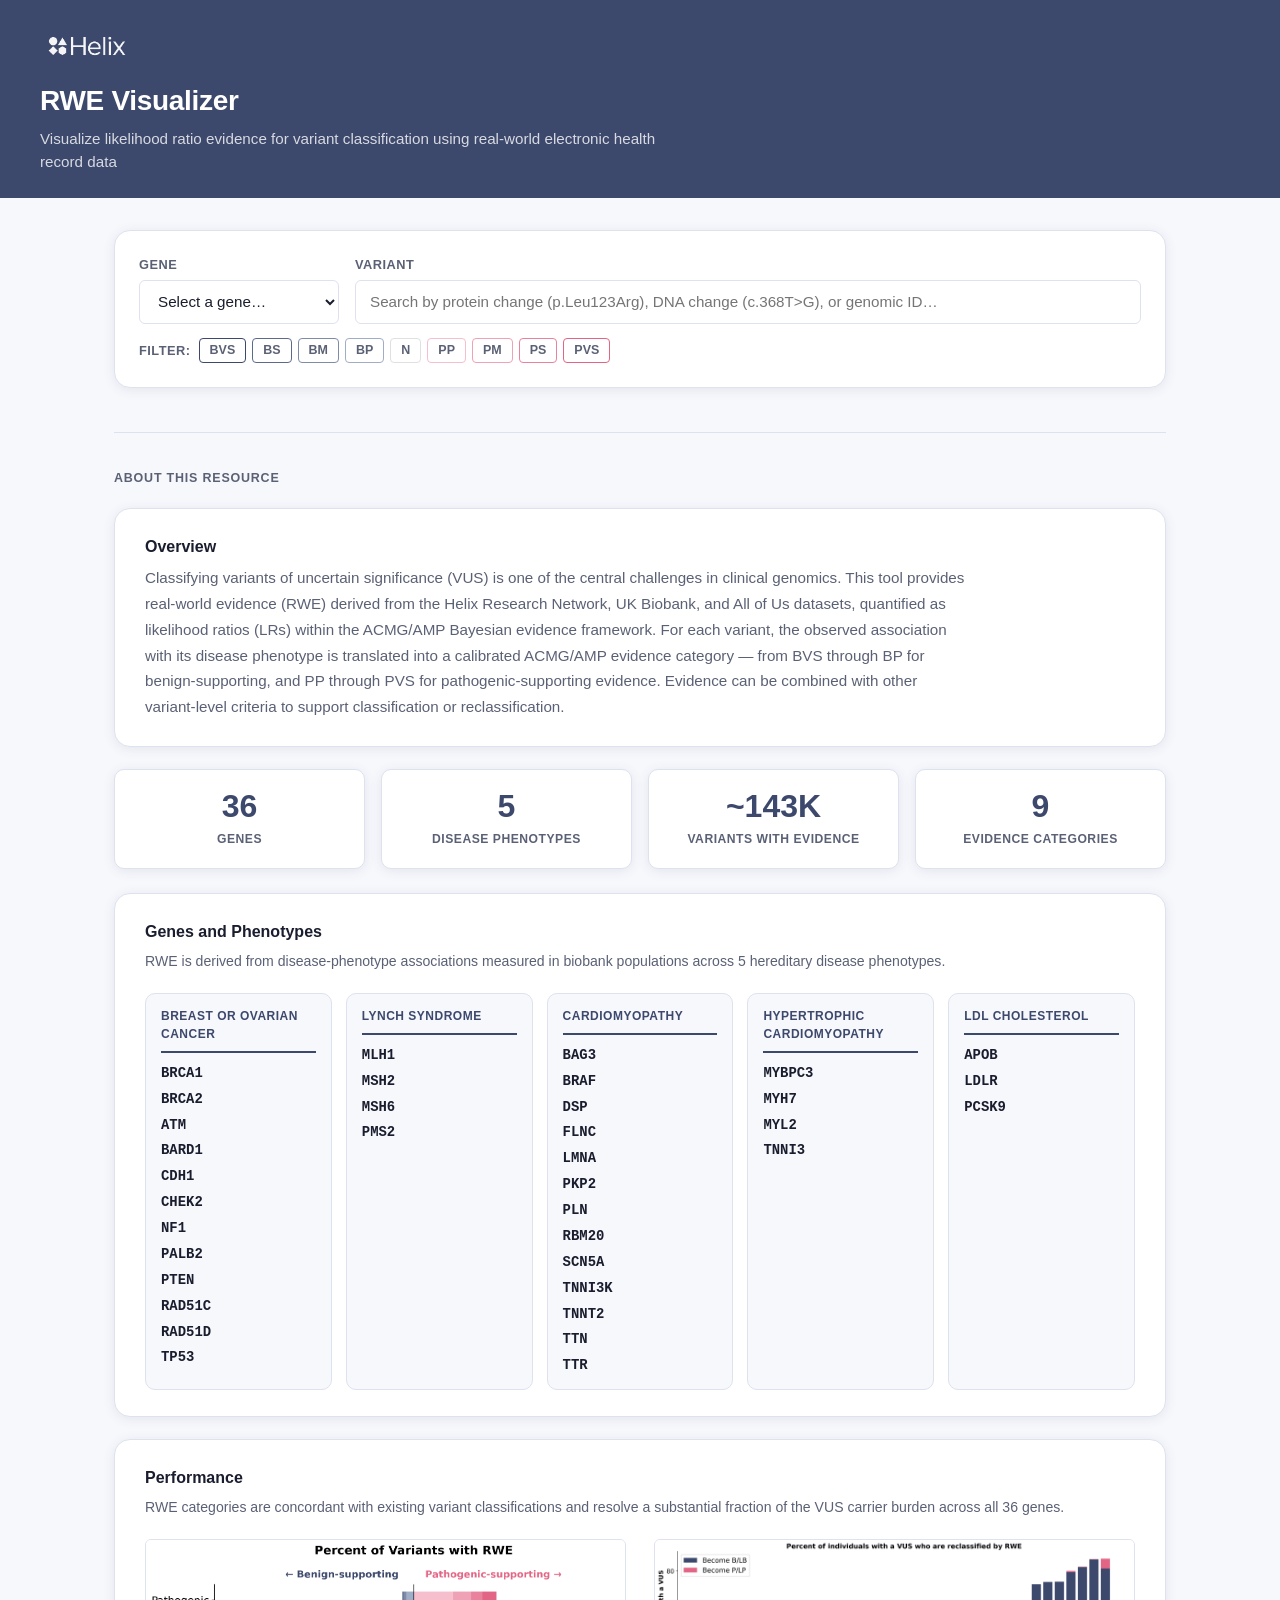
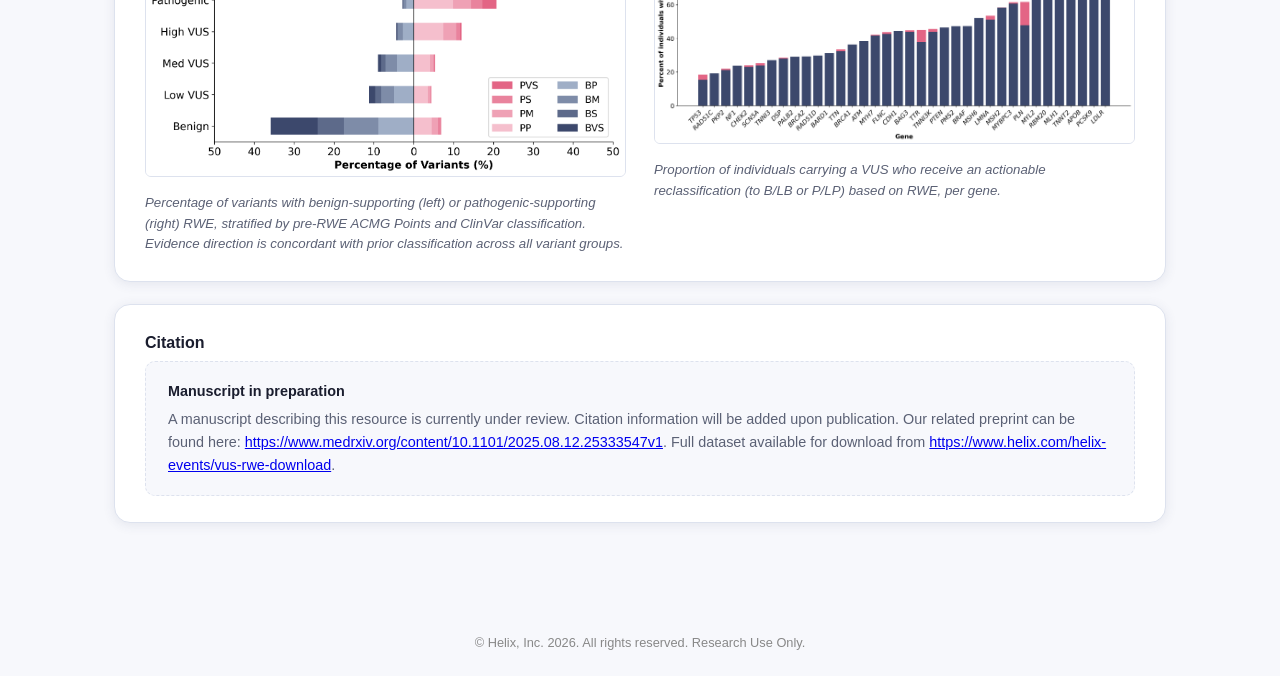
==== commit f2f04b21: "Fix phenotype labels: hboc/Lynch traits are combined, not single-cancer hboc is breast OR ovarian ca" ====
--- a/index.html
+++ b/index.html
@@ -304,7 +304,7 @@
     <div class="phenotype-grid">
 
       <div class="phenotype-col">
-        <div class="phenotype-name">Breast Cancer</div>
+        <div class="phenotype-name">Breast or Ovarian Cancer</div>
         <ul class="gene-list">
           <li>BRCA1</li>
           <li>BRCA2</li>
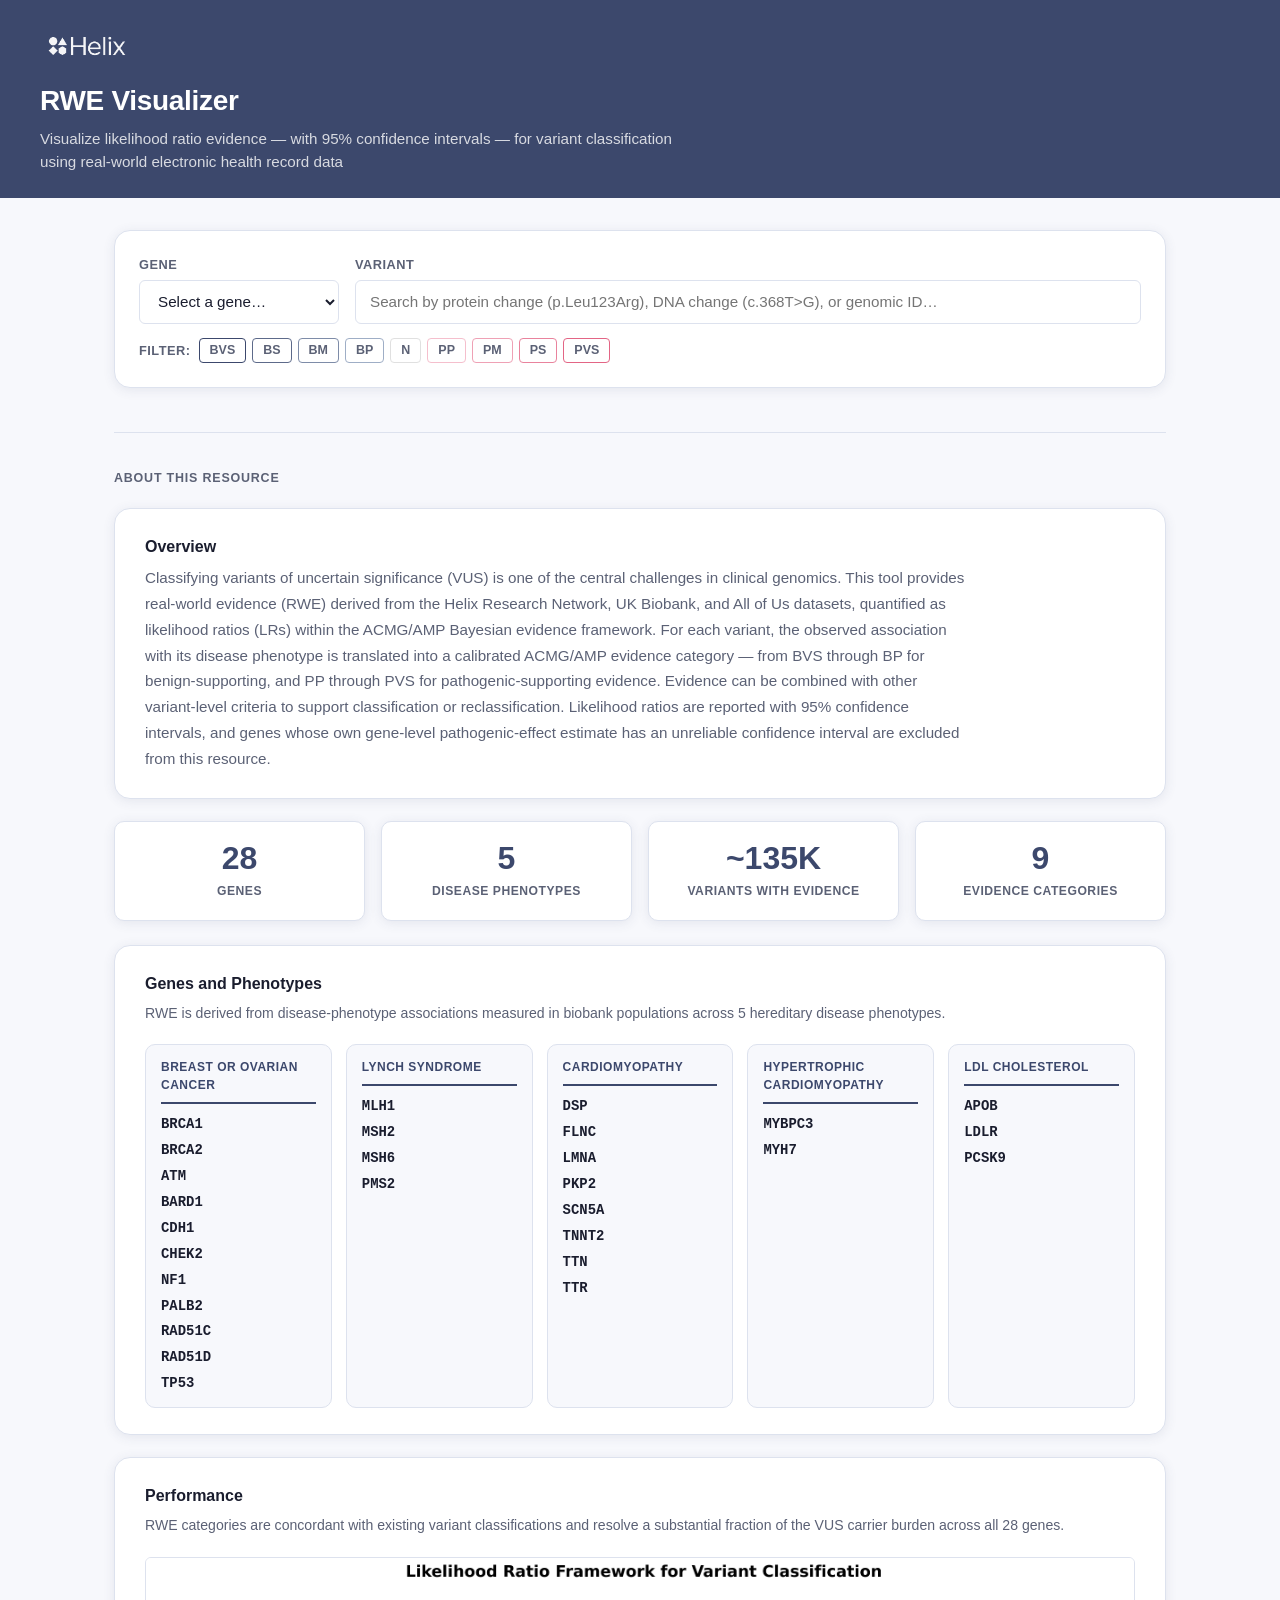
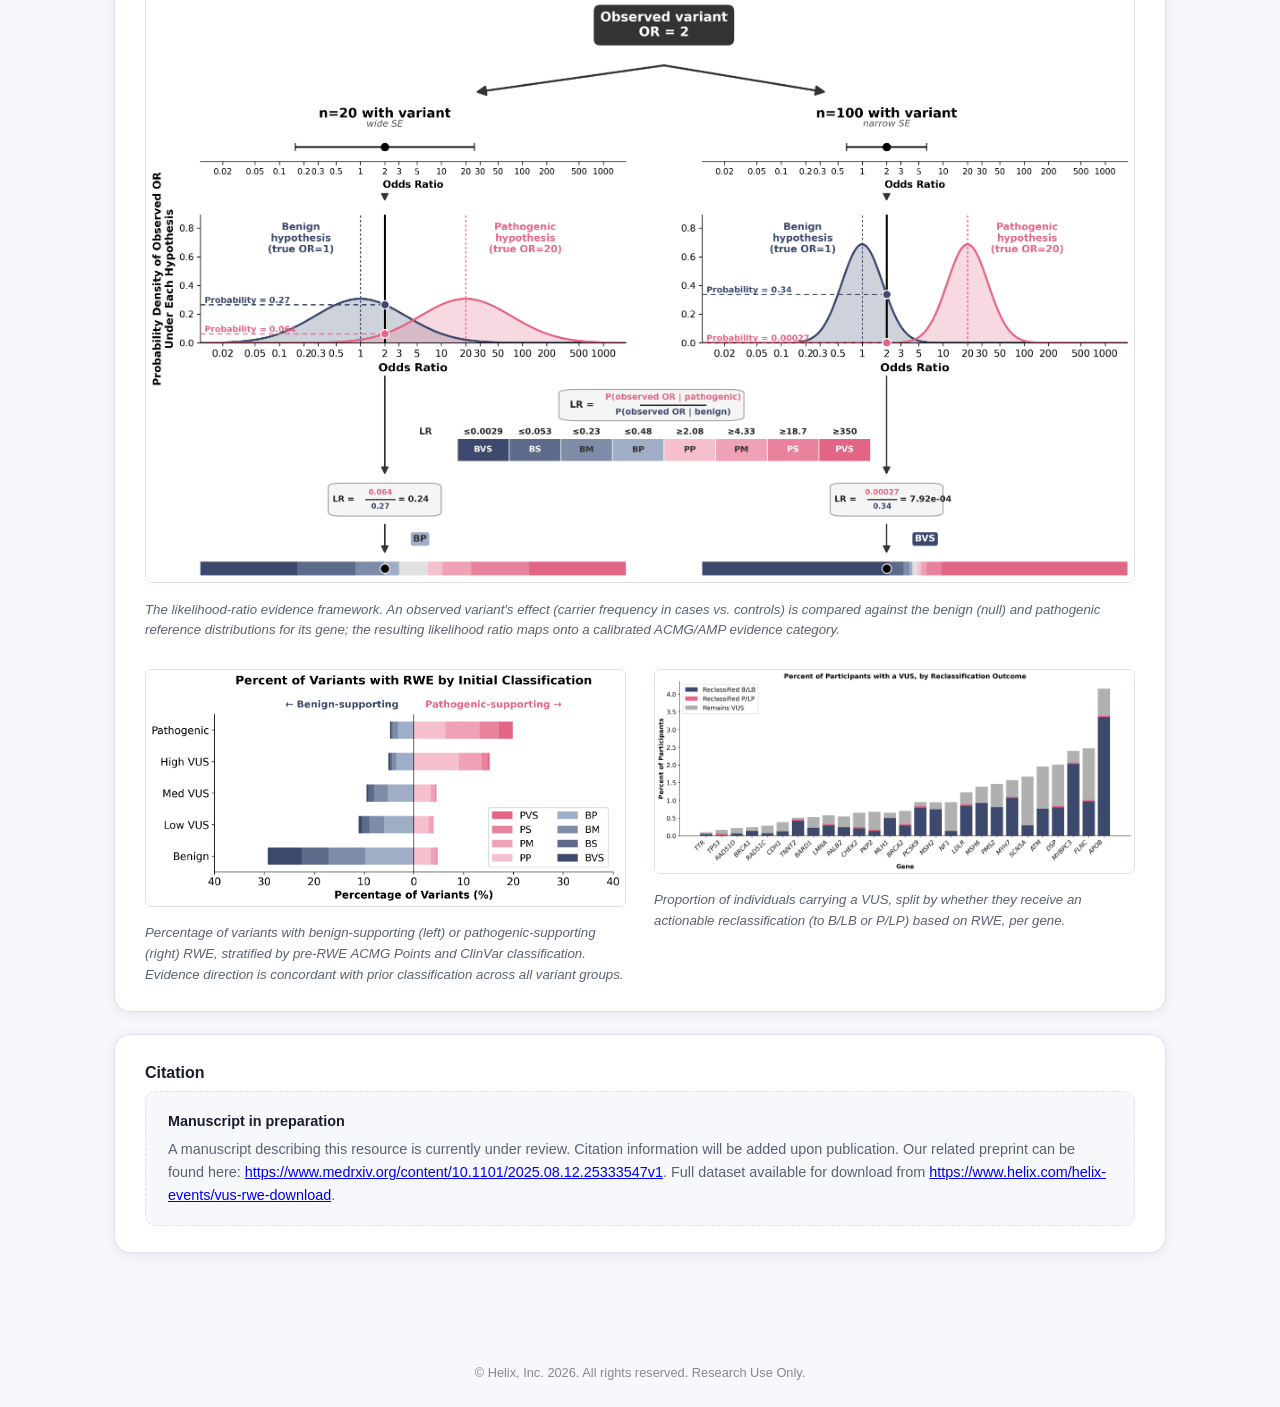
==== commit a05634bb: "Surface v3 as the main site; keep /v2 and /v3 as archived copies Root now serves the same content as" ====
--- a/index.html
+++ b/index.html
@@ -6,7 +6,8 @@
   <title>RWE Visualizer</title>
   <link rel="stylesheet" href="style.css">
   <script src="plotly.min.js" charset="utf-8"></script>
-  <!-- Public version: RWE classification only -->
+  <!-- Public build: lean data (data_v3_public), showFullData: false, loads app.js.
+       Mechanically derived from the internal build -- see strip_v3_public_fields.py. -->
   <script>window.APP_CONFIG = { showFullData: false };</script>
   <style>
     /* ---- About section styles ---- */
@@ -142,6 +143,7 @@
       font-style: italic;
       text-align: left;
     }
+    .figure-wrap.figure-wide { grid-column: 1 / -1; }
 
     /* ---- Citation placeholder ---- */
     .citation-box {
@@ -176,7 +178,7 @@
 <header>
   <img src="helix_logo_white.png" alt="Helix" style="height:36px;display:block;margin-bottom:16px;opacity:0.95">
   <h1>RWE Visualizer</h1>
-  <p>Visualize likelihood ratio evidence for variant classification using real-world electronic health record data</p>
+  <p>Visualize likelihood ratio evidence — with 95% confidence intervals — for variant classification using real-world electronic health record data</p>
 </header>
 
 <main>
@@ -225,18 +227,26 @@
           <span class="class-label">RWE Classification</span>
           <span id="disp-rwe" class="class-badge"></span>
         </div>
+        <div class="class-item">
+          <span class="class-label">Likelihood Ratio</span>
+          <span id="disp-lr" class="class-badge"></span>
+        </div>
         <!-- Full-data fields: hidden on public page, visible on internal page -->
+        <div class="class-item full-data-only" style="display:none">
+          <span class="class-label">ClinVar</span>
+          <span id="disp-cv" class="class-badge"></span>
+        </div>
+        <div class="class-item full-data-only" style="display:none">
+          <span class="class-label">ACMG Points pre RWE</span>
+          <span id="disp-ap" class="class-badge"></span>
+        </div>
+        <div class="class-item full-data-only" style="display:none">
+          <span class="class-label">Starting Category</span>
+          <span id="disp-ec" class="class-badge"></span>
+        </div>
         <div class="class-item full-data-only" style="display:none">
           <span class="class-label">New Category</span>
           <span id="disp-nc" class="class-badge"></span>
-        </div>
-        <div class="class-item full-data-only" style="display:none">
-          <span class="class-label">ClinVar</span>
-          <span id="disp-cv" class="class-value"></span>
-        </div>
-        <div class="class-item">
-          <span class="class-label">Likelihood Ratio</span>
-          <span id="disp-lr" class="class-value"></span>
         </div>
       </div>
     </div>
@@ -272,13 +282,15 @@
       association with its disease phenotype is translated into a calibrated ACMG/AMP evidence category —
       from BVS through BP for benign-supporting, and PP through PVS for pathogenic-supporting evidence.
       Evidence can be combined with other variant-level criteria to support classification or reclassification.
+      Likelihood ratios are reported with 95% confidence intervals, and genes whose own gene-level pathogenic-effect
+      estimate has an unreliable confidence interval are excluded from this resource.
     </p>
   </div>
 
   <!-- Stats -->
   <div class="stats-row">
     <div class="stat-card">
-      <div class="stat-number">36</div>
+      <div class="stat-number">28</div>
       <div class="stat-label">Genes</div>
     </div>
     <div class="stat-card">
@@ -286,7 +298,7 @@
       <div class="stat-label">Disease Phenotypes</div>
     </div>
     <div class="stat-card">
-      <div class="stat-number">~143K</div>
+      <div class="stat-number">~135K</div>
       <div class="stat-label">Variants with Evidence</div>
     </div>
     <div class="stat-card">
@@ -314,7 +326,6 @@
           <li>CHEK2</li>
           <li>NF1</li>
           <li>PALB2</li>
-          <li>PTEN</li>
           <li>RAD51C</li>
           <li>RAD51D</li>
           <li>TP53</li>
@@ -334,16 +345,11 @@
       <div class="phenotype-col">
         <div class="phenotype-name">Cardiomyopathy</div>
         <ul class="gene-list">
-          <li>BAG3</li>
-          <li>BRAF</li>
           <li>DSP</li>
           <li>FLNC</li>
           <li>LMNA</li>
           <li>PKP2</li>
-          <li>PLN</li>
-          <li>RBM20</li>
           <li>SCN5A</li>
-          <li>TNNI3K</li>
           <li>TNNT2</li>
           <li>TTN</li>
           <li>TTR</li>
@@ -355,8 +361,6 @@
         <ul class="gene-list">
           <li>MYBPC3</li>
           <li>MYH7</li>
-          <li>MYL2</li>
-          <li>TNNI3</li>
         </ul>
       </div>
 
@@ -377,13 +381,25 @@
     <h3>Performance</h3>
     <p class="card-desc">
       RWE categories are concordant with existing variant classifications and resolve a substantial fraction
-      of the VUS carrier burden across all 36 genes.
+      of the VUS carrier burden across all 28 genes.
     </p>
     <div class="figures-row">
 
+      <div class="figure-wrap figure-wide">
+        <img
+          src="figure1b_flowchart_axis_nameless.png"
+          alt="Diagram illustrating the likelihood-ratio evidence framework: observed effect size relative to the benign and pathogenic reference distributions"
+        >
+        <p class="figure-caption">
+          The likelihood-ratio evidence framework. An observed variant's effect (carrier frequency in
+          cases vs. controls) is compared against the benign (null) and pathogenic reference distributions
+          for its gene; the resulting likelihood ratio maps onto a calibrated ACMG/AMP evidence category.
+        </p>
+      </div>
+
       <div class="figure-wrap">
         <img
-          src="evidence_strength_diverging_final_quantandbinary.png"
+          src="evidence_strength_diverging_v3.png"
           alt="Diverging bar chart showing percent of variants with benign- or pathogenic-supporting RWE, stratified by pre-RWE ACMG Points and ClinVar classification"
         >
         <p class="figure-caption">
@@ -395,12 +411,12 @@
 
       <div class="figure-wrap">
         <img
-          src="gene_reclassification_stacked_bar%20(9).png"
+          src="gene_reclassification_stacked_bar_v3.png"
           alt="Stacked bar chart showing the percent of VUS carriers reclassified per gene"
         >
         <p class="figure-caption">
-          Proportion of individuals carrying a VUS who receive an actionable reclassification
-          (to B/LB or P/LP) based on RWE, per gene.
+          Proportion of individuals carrying a VUS, split by whether they receive an actionable
+          reclassification (to B/LB or P/LP) based on RWE, per gene.
         </p>
       </div>
 
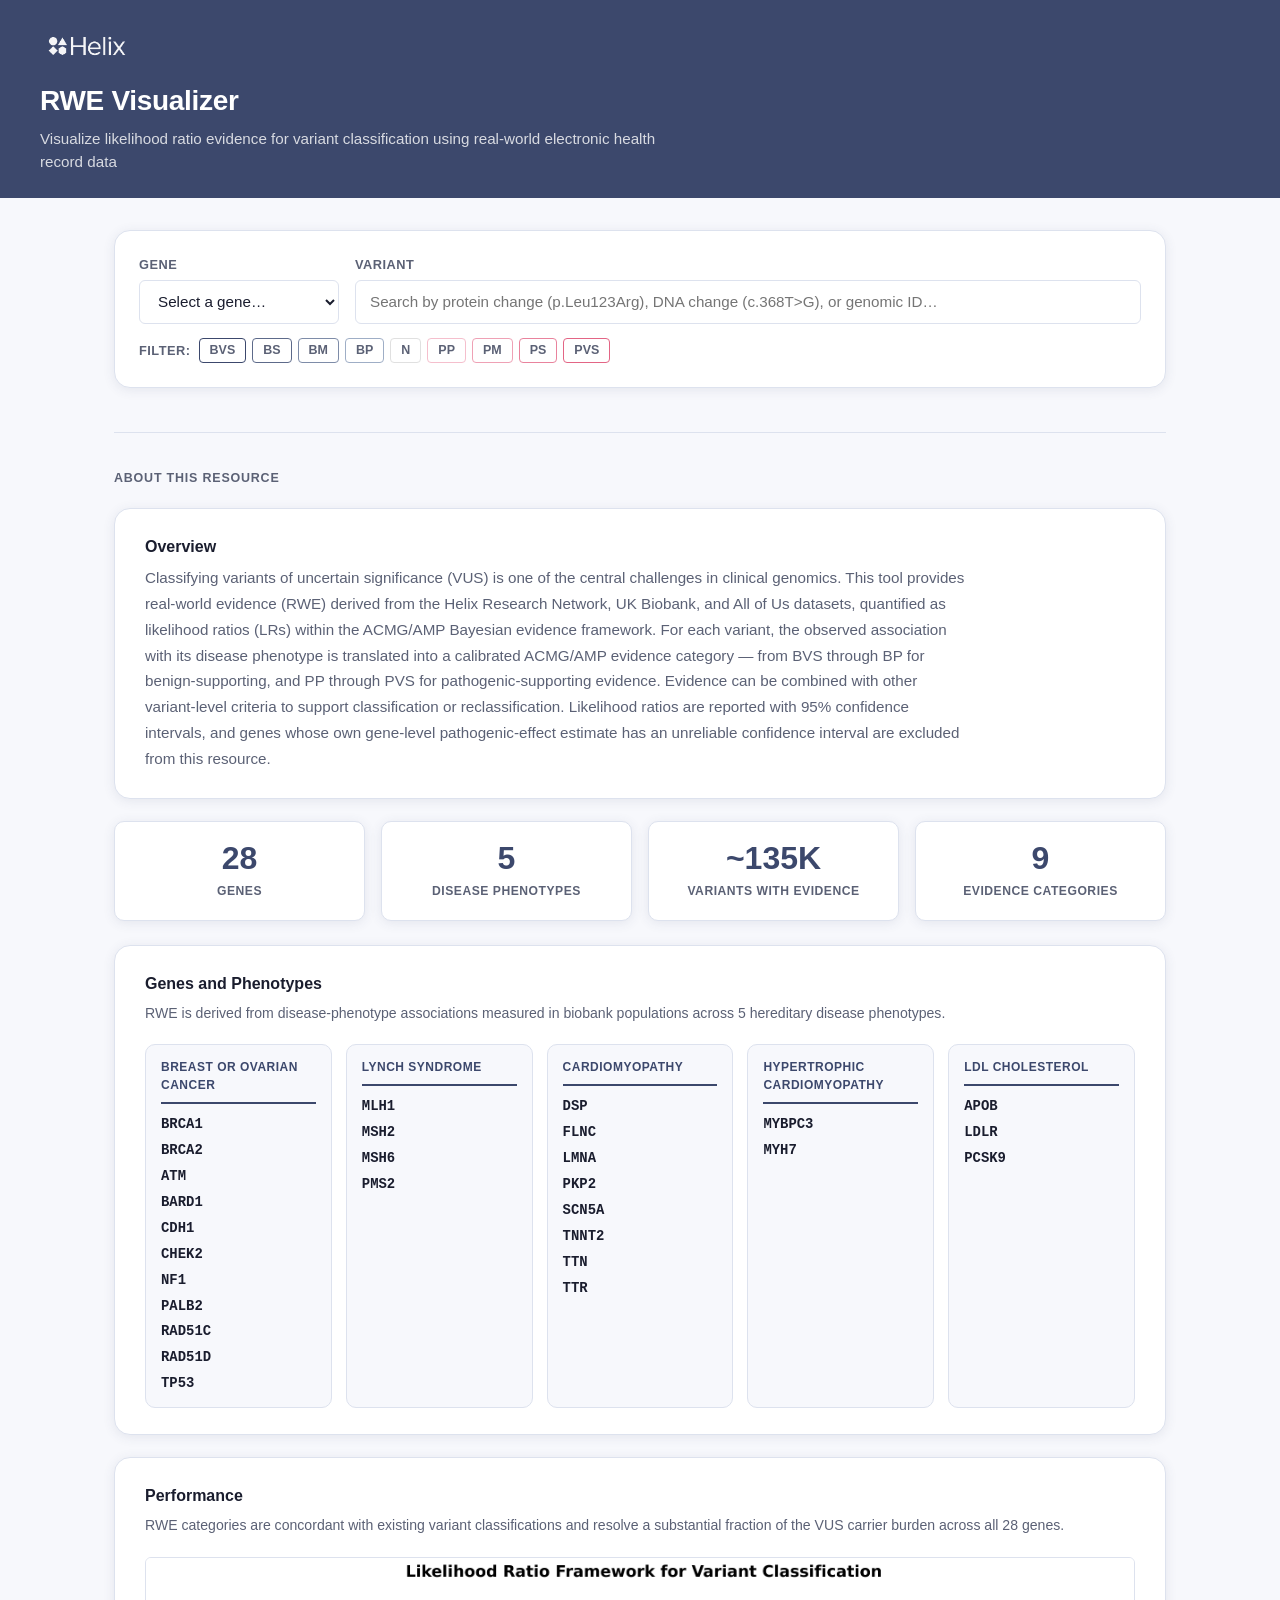
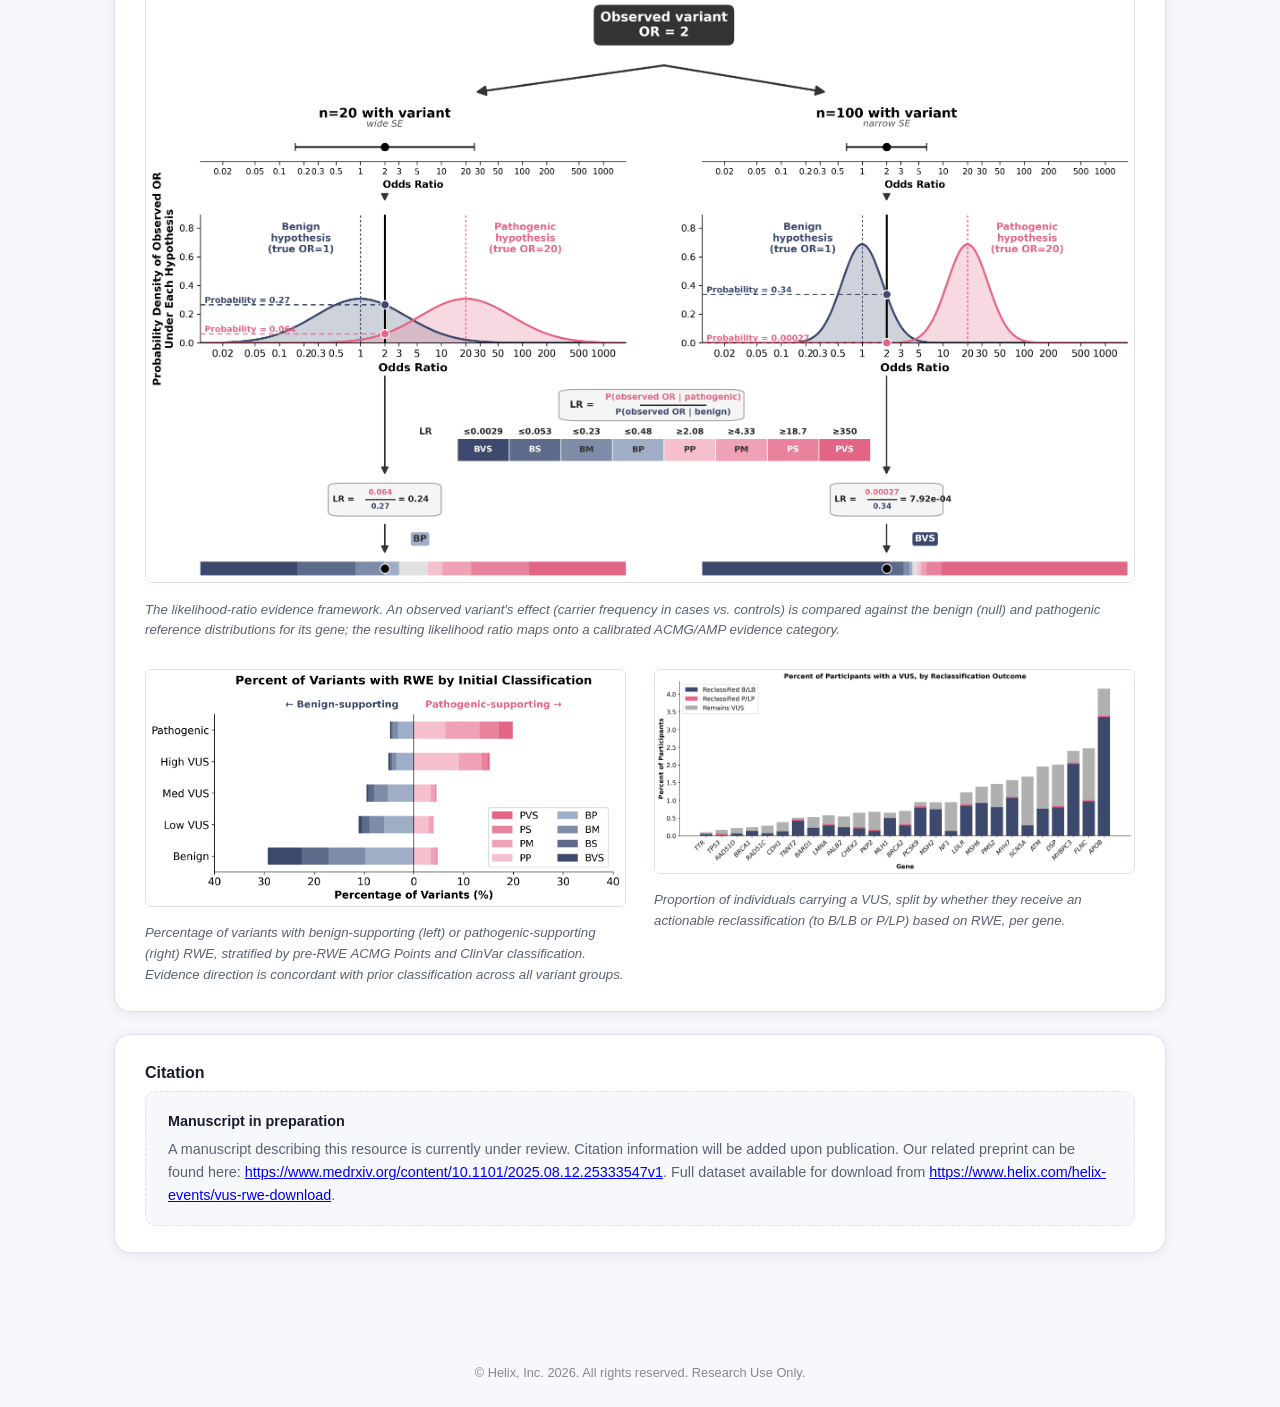
==== commit 4b395ccf: "Remove "with 95% confidence intervals" from header subtitle Co-Authored-By: Claude Sonnet 5 <noreply" ====
--- a/index.html
+++ b/index.html
@@ -178,7 +178,7 @@
 <header>
   <img src="helix_logo_white.png" alt="Helix" style="height:36px;display:block;margin-bottom:16px;opacity:0.95">
   <h1>RWE Visualizer</h1>
-  <p>Visualize likelihood ratio evidence — with 95% confidence intervals — for variant classification using real-world electronic health record data</p>
+  <p>Visualize likelihood ratio evidence for variant classification using real-world electronic health record data</p>
 </header>
 
 <main>
